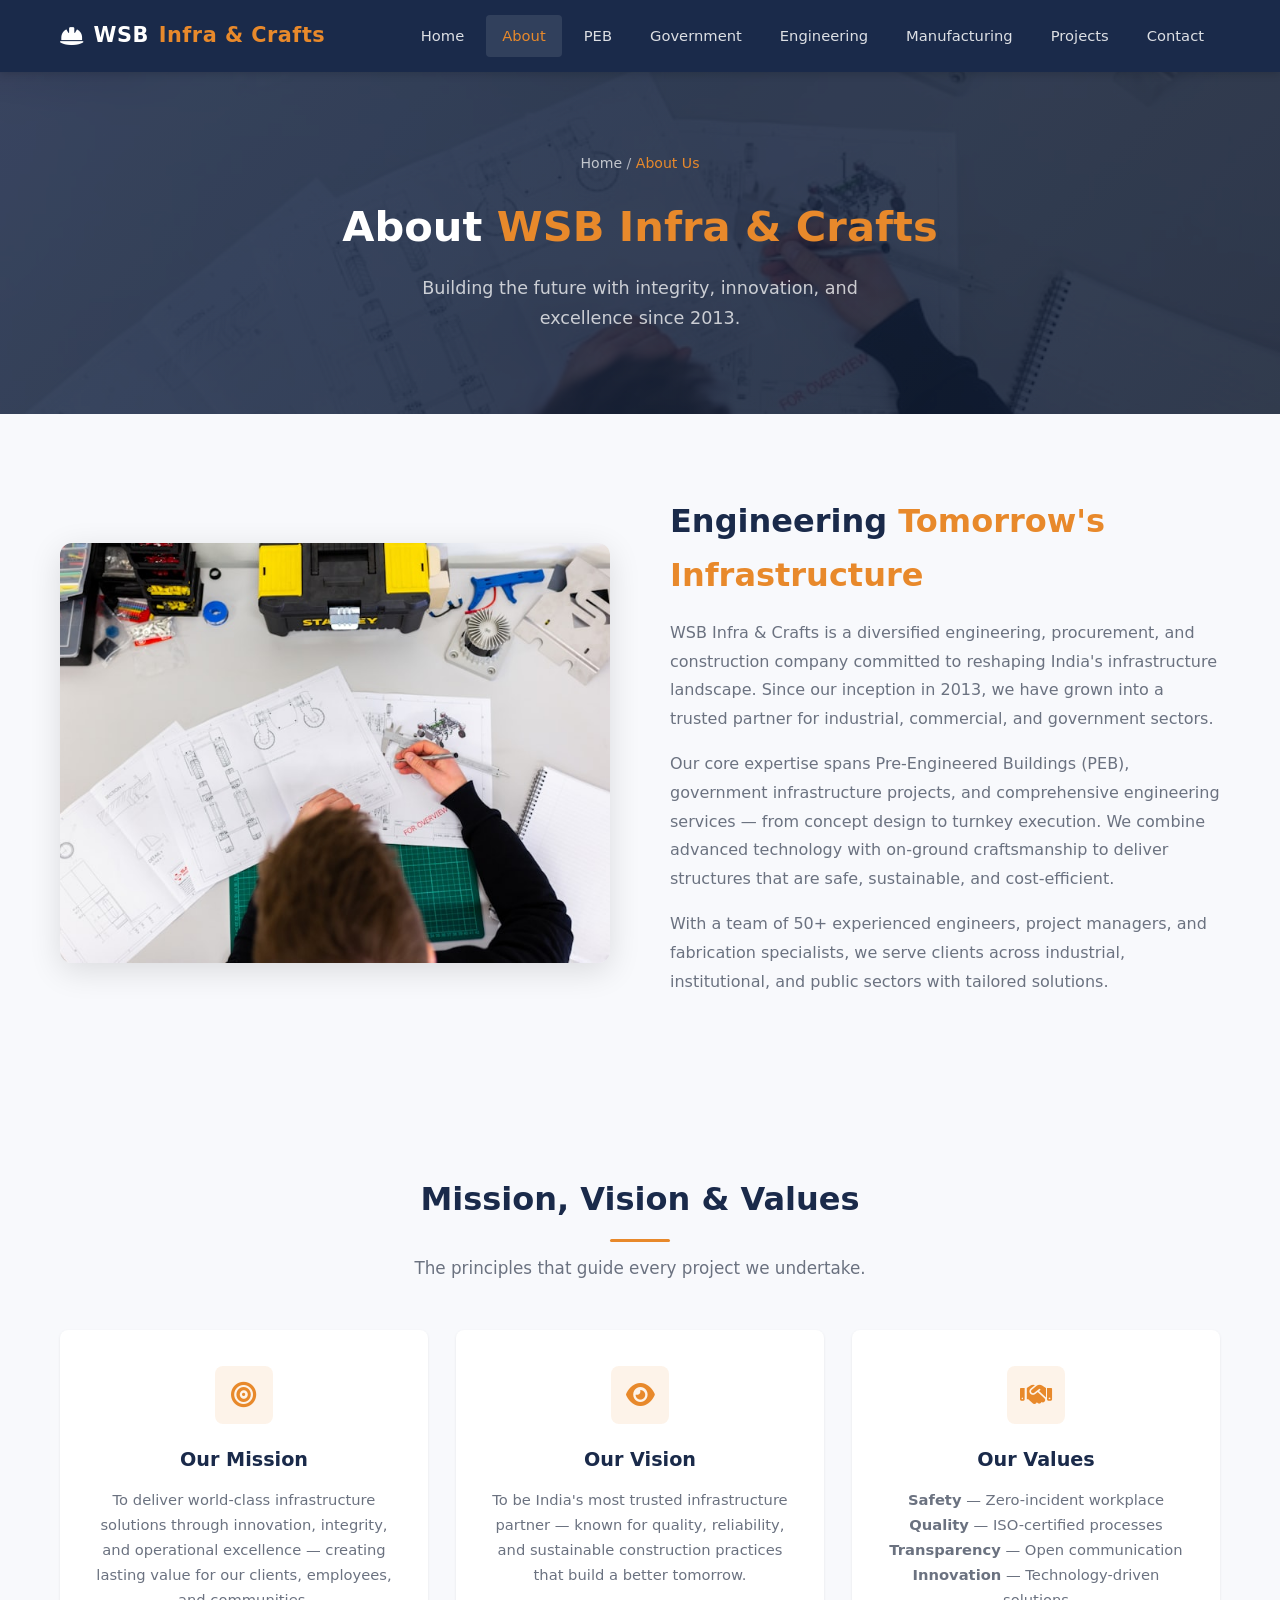
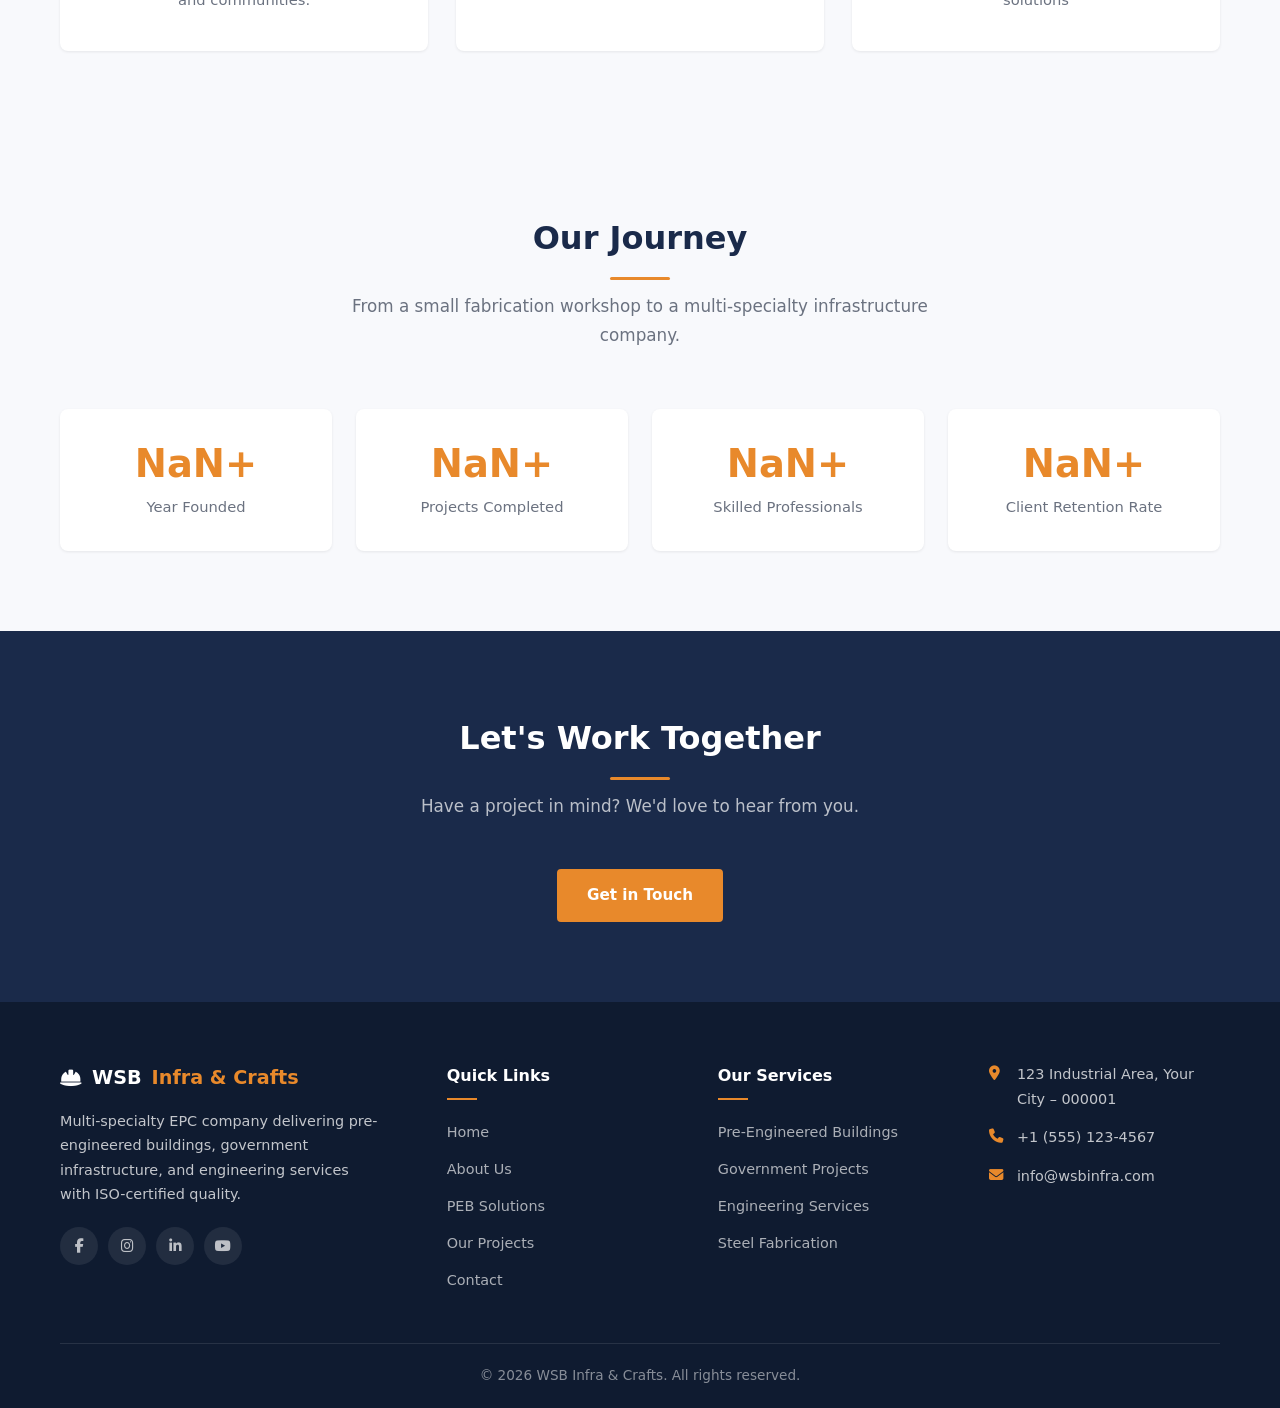
==== about.html @ c23781fa "Add government, engineering, manufacturing, projects, contact pages" ====
<!DOCTYPE html>
<html lang="en">
<head>
    <meta charset="UTF-8">
    <meta name="viewport" content="width=device-width, initial-scale=1.0">
    <meta name="description" content="About WSB Infra & Crafts - Infrastructure company with 12+ years experience, 150+ projects, ISO 9001 certified. Learn our mission, vision, and values.">
    <title>About Us | WSB Infra & Crafts</title>
    <link rel="icon" type="image/svg+xml" href="data:image/svg+xml,<svg xmlns='http://www.w3.org/2000/svg' viewBox='0 0 100 100'><text y='.9em' font-size='90'>🏗️</text></svg>">
    <link rel="stylesheet" href="https://cdnjs.cloudflare.com/ajax/libs/font-awesome/6.5.1/css/all.min.css">
    <link rel="stylesheet" href="css/style.css">
</head>
<body>
    <header class="navbar">
        <div class="container">
            <a href="index.html" class="logo"><i class="fas fa-hard-hat"></i> WSB <span>Infra &amp; Crafts</span></a>
            <button class="hamburger" id="hamburger" aria-label="Menu"><span></span><span></span><span></span></button>
            <nav class="nav-links" id="navLinks">
                <a href="index.html">Home</a>
                <a href="about.html" class="active">About</a>
                <a href="services/peb.html">PEB</a>
                <a href="services/government.html">Government</a>
                <a href="services/engineering.html">Engineering</a>
                <a href="services/manufacturing.html">Manufacturing</a>
                <a href="projects.html">Projects</a>
                <a href="contact.html">Contact</a>
            </nav>
        </div>
    </header>

    <section class="page-hero">
        <div class="page-hero-bg" style="background-image:url('images/about.jpg')"></div>
        <div class="container">
            <div class="breadcrumb"><a href="index.html">Home</a> / <span>About Us</span></div>
            <h1>About <span>WSB Infra &amp; Crafts</span></h1>
            <p>Building the future with integrity, innovation, and excellence since 2013.</p>
        </div>
    </section>

    <section class="section">
        <div class="container">
            <div class="about-intro">
                <div class="about-intro-image"><img src="images/about.jpg" alt="WSB Infra construction project"></div>
                <div class="about-intro-text">
                    <h2>Engineering <span>Tomorrow's Infrastructure</span></h2>
                    <p>WSB Infra &amp; Crafts is a diversified engineering, procurement, and construction company committed to reshaping India's infrastructure landscape. Since our inception in 2013, we have grown into a trusted partner for industrial, commercial, and government sectors.</p>
                    <p>Our core expertise spans Pre-Engineered Buildings (PEB), government infrastructure projects, and comprehensive engineering services — from concept design to turnkey execution. We combine advanced technology with on-ground craftsmanship to deliver structures that are safe, sustainable, and cost-efficient.</p>
                    <p>With a team of 50+ experienced engineers, project managers, and fabrication specialists, we serve clients across industrial, institutional, and public sectors with tailored solutions.</p>
                </div>
            </div>
        </div>
    </section>

    <section class="section section-gray">
        <div class="container">
            <div class="section-header">
                <h2 class="section-title">Mission, Vision &amp; Values</h2>
                <p class="section-subtitle">The principles that guide every project we undertake.</p>
            </div>
            <div class="services-grid">
                <div class="service-card text-center">
                    <div class="service-icon" style="margin:0 auto 20px"><i class="fas fa-bullseye"></i></div>
                    <h3>Our Mission</h3>
                    <p>To deliver world-class infrastructure solutions through innovation, integrity, and operational excellence — creating lasting value for our clients, employees, and communities.</p>
                </div>
                <div class="service-card text-center">
                    <div class="service-icon" style="margin:0 auto 20px"><i class="fas fa-eye"></i></div>
                    <h3>Our Vision</h3>
                    <p>To be India's most trusted infrastructure partner — known for quality, reliability, and sustainable construction practices that build a better tomorrow.</p>
                </div>
                <div class="service-card text-center">
                    <div class="service-icon" style="margin:0 auto 20px"><i class="fas fa-handshake"></i></div>
                    <h3>Our Values</h3>
                    <p><strong>Safety</strong> — Zero-incident workplace<br><strong>Quality</strong> — ISO-certified processes<br><strong>Transparency</strong> — Open communication<br><strong>Innovation</strong> — Technology-driven solutions</p>
                </div>
            </div>
        </div>
    </section>

    <section class="section">
        <div class="container">
            <div class="section-header">
                <h2 class="section-title">Our Journey</h2>
                <p class="section-subtitle">From a small fabrication workshop to a multi-specialty infrastructure company.</p>
            </div>
            <div class="stats-grid">
                <div class="stat-card"><div class="stat-number">2013</div><div class="stat-label">Year Founded</div></div>
                <div class="stat-card"><div class="stat-number">150+</div><div class="stat-label">Projects Completed</div></div>
                <div class="stat-card"><div class="stat-number">50+</div><div class="stat-label">Skilled Professionals</div></div>
                <div class="stat-card"><div class="stat-number">98%</div><div class="stat-label">Client Retention Rate</div></div>
            </div>
        </div>
    </section>

    <section class="section section-dark text-center">
        <div class="container">
            <div class="section-header">
                <h2 class="section-title">Let's Work Together</h2>
                <p class="section-subtitle">Have a project in mind? We'd love to hear from you.</p>
            </div>
            <a href="contact.html" class="btn btn-primary">Get in Touch</a>
        </div>
    </section>

    <footer class="footer">
        <div class="container">
            <div class="footer-grid">
                <div class="footer-brand">
                    <div class="logo"><i class="fas fa-hard-hat"></i> WSB <span>Infra &amp; Crafts</span></div>
                    <p>Multi-specialty EPC company delivering pre-engineered buildings, government infrastructure, and engineering services with ISO-certified quality.</p>
                    <div class="footer-social">
                        <a href="#" aria-label="Facebook"><i class="fab fa-facebook-f"></i></a>
                        <a href="#" aria-label="Instagram"><i class="fab fa-instagram"></i></a>
                        <a href="#" aria-label="LinkedIn"><i class="fab fa-linkedin-in"></i></a>
                        <a href="#" aria-label="YouTube"><i class="fab fa-youtube"></i></a>
                    </div>
                </div>
                <div class="footer-links">
                    <h4>Quick Links</h4>
                    <ul>
                        <li><a href="index.html">Home</a></li>
                        <li><a href="about.html">About Us</a></li>
                        <li><a href="services/peb.html">PEB Solutions</a></li>
                        <li><a href="projects.html">Our Projects</a></li>
                        <li><a href="contact.html">Contact</a></li>
                    </ul>
                </div>
                <div class="footer-links">
                    <h4>Our Services</h4>
                    <ul>
                        <li><a href="services/peb.html">Pre-Engineered Buildings</a></li>
                        <li><a href="services/government.html">Government Projects</a></li>
                        <li><a href="services/engineering.html">Engineering Services</a></li>
                        <li><a href="services/manufacturing.html">Steel Fabrication</a></li>
                    </ul>
                </div>
                <ul class="footer-contact">
                    <li><i class="fas fa-map-marker-alt"></i><span>123 Industrial Area, Your City – 000001</span></li>
                    <li><i class="fas fa-phone"></i><span>+1 (555) 123-4567</span></li>
                    <li><i class="fas fa-envelope"></i><span>info@wsbinfra.com</span></li>
                </ul>
            </div>
            <div class="footer-bottom"><p>&copy; <span id="year"></span> WSB Infra &amp; Crafts. All rights reserved.</p></div>
        </div>
    </footer>

    <script src="js/main.js"></script>
</body>
</html>
---- css/style.css ----
/* ===== WSB Infra & Crafts — Main Stylesheet ===== */

/* ----- :root Variables ----- */
:root {
  --primary: #1a2a4a;
  --primary-light: #23375f;
  --primary-dark: #0f1b30;
  --accent: #e8892b;
  --accent-hover: #d07a20;
  --bg-light: #f8f9fc;
  --bg-dark: #0f1b30;
  --text-dark: #1a2a4a;
  --text-muted: #6b7280;
  --text-light: #ffffff;
  --border-light: #e5e7eb;
  --shadow-sm: 0 1px 3px rgba(0,0,0,0.08);
  --shadow-md: 0 4px 16px rgba(0,0,0,0.1);
  --shadow-lg: 0 8px 32px rgba(0,0,0,0.12);
  --radius-sm: 4px;
  --radius-md: 8px;
  --radius-lg: 12px;
  --font-family: 'Segoe UI', system-ui, -apple-system, sans-serif;
  --transition: 0.3s ease;
  --max-width: 1200px;
  --nav-height: 72px;
}

/* ----- Reset ----- */
*,
*::before,
*::after {
  margin: 0;
  padding: 0;
  box-sizing: border-box;
}

html {
  scroll-behavior: smooth;
  font-size: 16px;
}

body {
  font-family: var(--font-family);
  color: var(--text-dark);
  background: var(--bg-light);
  line-height: 1.7;
  -webkit-font-smoothing: antialiased;
  padding-top: var(--nav-height);
}

img {
  max-width: 100%;
  height: auto;
  display: block;
}

a {
  color: var(--accent);
  text-decoration: none;
  transition: color var(--transition);
}
a:hover {
  color: var(--accent-hover);
}

ul { list-style: none; }

/* ----- Container ----- */
.container {
  width: 100%;
  max-width: var(--max-width);
  margin: 0 auto;
  padding: 0 20px;
}

/* ----- Buttons ----- */
.btn {
  display: inline-flex;
  align-items: center;
  gap: 8px;
  padding: 12px 28px;
  font-size: 0.95rem;
  font-weight: 600;
  border: 2px solid transparent;
  border-radius: var(--radius-sm);
  cursor: pointer;
  transition: all var(--transition);
  text-align: center;
  font-family: inherit;
}
.btn-primary {
  background: var(--accent);
  color: var(--text-light);
  border-color: var(--accent);
}
.btn-primary:hover {
  background: var(--accent-hover);
  border-color: var(--accent-hover);
  color: var(--text-light);
  transform: translateY(-2px);
  box-shadow: var(--shadow-md);
}
.btn-outline {
  background: transparent;
  color: var(--primary);
  border-color: var(--primary);
}
.btn-outline:hover {
  background: var(--primary);
  color: var(--text-light);
  transform: translateY(-2px);
}
.btn-outline-light {
  background: transparent;
  color: var(--text-light);
  border-color: var(--text-light);
}
.btn-outline-light:hover {
  background: var(--text-light);
  color: var(--primary);
  transform: translateY(-2px);
}
.btn-sm {
  padding: 8px 18px;
  font-size: 0.85rem;
}

/* ----- Section Shared ----- */
.section {
  padding: 80px 0;
}
.section-dark {
  background: var(--primary);
  color: var(--text-light);
}
.section-gray {
  background: var(--bg-light);
}
.section-title {
  font-size: 2rem;
  font-weight: 700;
  color: var(--primary);
  margin-bottom: 12px;
  position: relative;
}
.section-dark .section-title {
  color: var(--text-light);
}
.section-subtitle {
  font-size: 1.05rem;
  color: var(--text-muted);
  max-width: 640px;
  margin: 0 auto 48px;
  text-align: center;
}
.section-dark .section-subtitle {
  color: rgba(255,255,255,0.7);
}
.text-center {
  text-align: center;
}
.section-header {
  text-align: center;
  margin-bottom: 48px;
}
.section-header .section-title::after {
  content: '';
  display: block;
  width: 60px;
  height: 3px;
  background: var(--accent);
  margin: 12px auto 0;
  border-radius: 2px;
}

/* ----- Navbar (Fixed Top) ----- */
.navbar {
  position: fixed;
  top: 0;
  left: 0;
  width: 100%;
  height: var(--nav-height);
  background: var(--primary);
  z-index: 1000;
  box-shadow: 0 2px 8px rgba(0,0,0,0.15);
  transition: background var(--transition);
}
.navbar .container {
  display: flex;
  align-items: center;
  justify-content: space-between;
  height: 100%;
}
.navbar .logo {
  display: flex;
  align-items: center;
  gap: 10px;
  color: var(--text-light);
  font-size: 1.3rem;
  font-weight: 700;
  letter-spacing: 0.5px;
}
.navbar .logo img {
  height: 40px;
  width: auto;
}
.navbar .logo span {
  color: var(--accent);
}
.nav-links {
  display: flex;
  align-items: center;
  gap: 6px;
}
.nav-links a {
  color: rgba(255,255,255,0.85);
  padding: 8px 16px;
  font-size: 0.92rem;
  font-weight: 500;
  border-radius: var(--radius-sm);
  transition: all var(--transition);
}
.nav-links a:hover,
.nav-links a.active {
  color: var(--text-light);
  background: rgba(255,255,255,0.1);
}
.nav-links a.active {
  color: var(--accent);
}

/* ----- Hamburger ----- */
.hamburger {
  display: none;
  flex-direction: column;
  gap: 5px;
  background: none;
  border: none;
  cursor: pointer;
  padding: 4px;
}
.hamburger span {
  display: block;
  width: 26px;
  height: 3px;
  background: var(--text-light);
  border-radius: 3px;
  transition: all var(--transition);
  transform-origin: center;
}
.hamburger.active span:nth-child(1) {
  transform: translateY(8px) rotate(45deg);
}
.hamburger.active span:nth-child(2) {
  opacity: 0;
}
.hamburger.active span:nth-child(3) {
  transform: translateY(-8px) rotate(-45deg);
}

/* ----- Hero Banners ----- */
.hero {
  position: relative;
  min-height: 85vh;
  display: flex;
  align-items: center;
  background: linear-gradient(135deg, var(--primary) 0%, var(--primary-dark) 100%);
  overflow: hidden;
}
.hero-bg {
  position: absolute;
  inset: 0;
  background-size: cover;
  background-position: center;
  opacity: 0.2;
}
.hero-wave {
  position: absolute;
  bottom: -2px;
  left: 0;
  width: 100%;
  line-height: 0;
  pointer-events: none;
}
.hero-wave svg {
  display: block;
  width: 100%;
  height: 80px;
}
.hero .container {
  position: relative;
  z-index: 2;
}
.hero-content {
  max-width: 720px;
}
.hero-badge {
  display: inline-block;
  background: rgba(232,137,43,0.2);
  color: var(--accent);
  padding: 6px 18px;
  border-radius: 20px;
  font-size: 0.85rem;
  font-weight: 600;
  margin-bottom: 20px;
  letter-spacing: 0.5px;
  text-transform: uppercase;
}
.hero-content h1 {
  font-size: 3.2rem;
  font-weight: 800;
  color: var(--text-light);
  line-height: 1.15;
  margin-bottom: 20px;
}
.hero-content h1 span {
  color: var(--accent);
}
.hero-content p {
  font-size: 1.15rem;
  color: rgba(255,255,255,0.8);
  max-width: 560px;
  margin-bottom: 32px;
  line-height: 1.8;
}
.hero-buttons {
  display: flex;
  gap: 14px;
  flex-wrap: wrap;
}

/* ----- Page Hero (Subpages) ----- */
.page-hero {
  min-height: 38vh;
  display: flex;
  align-items: center;
  justify-content: center;
  background: linear-gradient(135deg, var(--primary) 0%, var(--primary-dark) 100%);
  position: relative;
  overflow: hidden;
  text-align: center;
}
.page-hero-bg {
  position: absolute;
  inset: 0;
  background-size: cover;
  background-position: center;
  opacity: 0.15;
}
.page-hero .container {
  position: relative;
  z-index: 2;
  text-align: center;
}
.page-hero h1 {
  font-size: 2.6rem;
  font-weight: 800;
  color: var(--text-light);
  margin-bottom: 12px;
}
.page-hero h1 span {
  color: var(--accent);
}
.page-hero p {
  font-size: 1.1rem;
  color: rgba(255,255,255,0.75);
  max-width: 520px;
  margin: 0 auto;
}
.breadcrumb {
  margin-bottom: 16px;
  font-size: 0.88rem;
  color: rgba(255,255,255,0.6);
}
.breadcrumb a {
  color: rgba(255,255,255,0.7);
}
.breadcrumb a:hover {
  color: var(--accent);
}
.breadcrumb span {
  color: var(--accent);
}

/* ----- About Page ----- */
.about-intro {
  display: grid;
  grid-template-columns: 1fr 1fr;
  gap: 60px;
  align-items: center;
}
.about-intro-image {
  border-radius: var(--radius-lg);
  overflow: hidden;
  box-shadow: var(--shadow-lg);
}
.about-intro-image img {
  width: 100%;
  height: 420px;
  object-fit: cover;
}
.about-intro-text h2 {
  font-size: 2rem;
  font-weight: 700;
  color: var(--primary);
  margin-bottom: 16px;
}
.about-intro-text h2 span {
  color: var(--accent);
}
.about-intro-text p {
  color: var(--text-muted);
  margin-bottom: 16px;
  line-height: 1.8;
}
.stats-grid {
  display: grid;
  grid-template-columns: repeat(4, 1fr);
  gap: 24px;
  margin-top: 60px;
}
.stat-card {
  text-align: center;
  padding: 32px 16px;
  background: var(--text-light);
  border-radius: var(--radius-md);
  box-shadow: var(--shadow-sm);
  transition: all var(--transition);
}
.stat-card:hover {
  transform: translateY(-4px);
  box-shadow: var(--shadow-md);
}
.stat-number {
  font-size: 2.4rem;
  font-weight: 800;
  color: var(--accent);
  line-height: 1.2;
}
.stat-label {
  font-size: 0.92rem;
  color: var(--text-muted);
  margin-top: 6px;
  font-weight: 500;
}

/* ----- Services Overview Cards ----- */
.services-grid {
  display: grid;
  grid-template-columns: repeat(auto-fill, minmax(280px, 1fr));
  gap: 28px;
}
.service-card {
  background: var(--text-light);
  border-radius: var(--radius-md);
  padding: 36px 28px;
  box-shadow: var(--shadow-sm);
  transition: all var(--transition);
  border-bottom: 3px solid transparent;
  position: relative;
  overflow: hidden;
}
.service-card::before {
  content: '';
  position: absolute;
  top: 0;
  left: 0;
  width: 4px;
  height: 0;
  background: var(--accent);
  transition: height var(--transition);
}
.service-card:hover::before {
  height: 100%;
}
.service-card:hover {
  transform: translateY(-6px);
  box-shadow: var(--shadow-lg);
  border-bottom-color: var(--accent);
}
.service-icon {
  width: 58px;
  height: 58px;
  background: rgba(232,137,43,0.1);
  border-radius: var(--radius-md);
  display: flex;
  align-items: center;
  justify-content: center;
  font-size: 1.6rem;
  color: var(--accent);
  margin-bottom: 20px;
  transition: all var(--transition);
}
.service-card:hover .service-icon {
  background: var(--accent);
  color: var(--text-light);
}
.service-card h3 {
  font-size: 1.2rem;
  font-weight: 700;
  color: var(--primary);
  margin-bottom: 10px;
}
.service-card p {
  color: var(--text-muted);
  font-size: 0.92rem;
  line-height: 1.7;
}
.service-link {
  display: inline-flex;
  align-items: center;
  gap: 6px;
  margin-top: 16px;
  font-weight: 600;
  font-size: 0.9rem;
  color: var(--accent);
}

/* ----- PEB Benefits Grid ----- */
.benefits-grid {
  display: grid;
  grid-template-columns: repeat(auto-fill, minmax(240px, 1fr));
  gap: 24px;
}
.benefit-item {
  background: var(--text-light);
  border-radius: var(--radius-md);
  padding: 28px 24px;
  text-align: center;
  box-shadow: var(--shadow-sm);
  transition: all var(--transition);
}
.benefit-item:hover {
  transform: translateY(-4px);
  box-shadow: var(--shadow-md);
}
.benefit-icon {
  width: 52px;
  height: 52px;
  margin: 0 auto 16px;
  background: var(--accent);
  border-radius: 50%;
  display: flex;
  align-items: center;
  justify-content: center;
  color: var(--text-light);
  font-size: 1.3rem;
  font-weight: 700;
}
.benefit-item h4 {
  font-size: 1.05rem;
  color: var(--primary);
  margin-bottom: 8px;
}
.benefit-item p {
  font-size: 0.9rem;
  color: var(--text-muted);
  line-height: 1.6;
}

/* ----- Government Project Cards ----- */
.project-cards {
  display: grid;
  grid-template-columns: repeat(auto-fill, minmax(320px, 1fr));
  gap: 28px;
}
.project-card {
  background: var(--text-light);
  border-radius: var(--radius-md);
  overflow: hidden;
  box-shadow: var(--shadow-sm);
  transition: all var(--transition);
}
.project-card:hover {
  transform: translateY(-6px);
  box-shadow: var(--shadow-lg);
}
.project-card-image {
  height: 220px;
  overflow: hidden;
}
.project-card-image img {
  width: 100%;
  height: 100%;
  object-fit: cover;
  transition: transform 0.5s ease;
}
.project-card:hover .project-card-image img {
  transform: scale(1.06);
}
.project-card-body {
  padding: 24px;
}
.project-card-tag {
  display: inline-block;
  background: rgba(232,137,43,0.12);
  color: var(--accent);
  padding: 4px 12px;
  border-radius: 4px;
  font-size: 0.78rem;
  font-weight: 600;
  text-transform: uppercase;
  letter-spacing: 0.5px;
  margin-bottom: 10px;
}
.project-card-body h3 {
  font-size: 1.15rem;
  color: var(--primary);
  margin-bottom: 8px;
}
.project-card-body p {
  font-size: 0.9rem;
  color: var(--text-muted);
  line-height: 1.7;
}

/* ----- Engineering Service Cards ----- */
.eng-services {
  display: grid;
  grid-template-columns: repeat(auto-fill, minmax(260px, 1fr));
  gap: 28px;
}
.eng-card {
  background: var(--text-light);
  border-radius: var(--radius-md);
  padding: 32px 24px;
  box-shadow: var(--shadow-sm);
  transition: all var(--transition);
  position: relative;
  border: 1px solid var(--border-light);
}
.eng-card:hover {
  border-color: var(--accent);
  transform: translateY(-4px);
  box-shadow: var(--shadow-md);
}
.eng-card .step {
  font-size: 2rem;
  font-weight: 800;
  color: rgba(232,137,43,0.15);
  margin-bottom: 4px;
  line-height: 1;
}
.eng-card h3 {
  font-size: 1.1rem;
  font-weight: 700;
  color: var(--primary);
  margin-bottom: 10px;
}
.eng-card p {
  font-size: 0.9rem;
  color: var(--text-muted);
  line-height: 1.7;
}

/* ----- Manufacturing Facility Cards ----- */
.facility-grid {
  display: grid;
  grid-template-columns: repeat(auto-fill, minmax(340px, 1fr));
  gap: 28px;
}
.facility-card {
  background: var(--text-light);
  border-radius: var(--radius-md);
  overflow: hidden;
  box-shadow: var(--shadow-sm);
  transition: all var(--transition);
}
.facility-card:hover {
  transform: translateY(-6px);
  box-shadow: var(--shadow-lg);
}
.facility-img {
  height: 240px;
  overflow: hidden;
}
.facility-img img {
  width: 100%;
  height: 100%;
  object-fit: cover;
  transition: transform 0.5s ease;
}
.facility-card:hover .facility-img img {
  transform: scale(1.06);
}
.facility-body {
  padding: 24px;
}
.facility-body h3 {
  font-size: 1.15rem;
  color: var(--primary);
  margin-bottom: 8px;
}
.facility-body p {
  font-size: 0.9rem;
  color: var(--text-muted);
  line-height: 1.7;
  margin-bottom: 12px;
}
.facility-features {
  display: flex;
  flex-wrap: wrap;
  gap: 8px;
}
.facility-features li {
  background: var(--bg-light);
  padding: 4px 12px;
  border-radius: 4px;
  font-size: 0.8rem;
  color: var(--text-dark);
  font-weight: 500;
}

/* ----- Portfolio Grid + Filters ----- */
.portfolio-filters {
  display: flex;
  justify-content: center;
  flex-wrap: wrap;
  gap: 10px;
  margin-bottom: 36px;
}
.filter-btn {
  padding: 8px 22px;
  font-size: 0.9rem;
  font-weight: 600;
  background: var(--text-light);
  color: var(--text-dark);
  border: 2px solid var(--border-light);
  border-radius: 30px;
  cursor: pointer;
  transition: all var(--transition);
  font-family: inherit;
}
.filter-btn:hover {
  border-color: var(--accent);
  color: var(--accent);
}
.filter-btn.active {
  background: var(--accent);
  color: var(--text-light);
  border-color: var(--accent);
}
.portfolio-grid {
  display: grid;
  grid-template-columns: repeat(auto-fill, minmax(300px, 1fr));
  gap: 24px;
}
.portfolio-item {
  position: relative;
  border-radius: var(--radius-md);
  overflow: hidden;
  cursor: pointer;
  aspect-ratio: 4 / 3;
}
.portfolio-item img {
  width: 100%;
  height: 100%;
  object-fit: cover;
  transition: transform 0.5s ease;
}
.portfolio-item:hover img {
  transform: scale(1.08);
}
.portfolio-overlay {
  position: absolute;
  inset: 0;
  background: rgba(26,42,74,0.85);
  display: flex;
  flex-direction: column;
  align-items: center;
  justify-content: center;
  opacity: 0;
  transition: opacity var(--transition);
  padding: 20px;
  text-align: center;
}
.portfolio-item:hover .portfolio-overlay {
  opacity: 1;
}
.portfolio-overlay h4 {
  color: var(--text-light);
  font-size: 1.1rem;
  margin-bottom: 6px;
}
.portfolio-overlay p {
  color: rgba(255,255,255,0.7);
  font-size: 0.88rem;
}
.portfolio-item.hide {
  display: none;
}

/* ----- Certifications Grid ----- */
.cert-grid {
  display: grid;
  grid-template-columns: repeat(auto-fill, minmax(170px, 1fr));
  gap: 24px;
}
.cert-item {
  background: var(--text-light);
  border: 1px solid var(--border-light);
  border-radius: var(--radius-md);
  padding: 28px 20px;
  text-align: center;
  transition: all var(--transition);
}
.cert-item:hover {
  border-color: var(--accent);
  transform: translateY(-3px);
  box-shadow: var(--shadow-md);
}
.cert-item img {
  height: 60px;
  width: auto;
  margin: 0 auto 14px;
}
.cert-item h4 {
  font-size: 0.9rem;
  color: var(--primary);
  font-weight: 600;
}

/* ----- Careers / Job Cards ----- */
.job-list {
  display: grid;
  gap: 20px;
}
.job-card {
  background: var(--text-light);
  border-radius: var(--radius-md);
  padding: 28px 32px;
  box-shadow: var(--shadow-sm);
  display: flex;
  justify-content: space-between;
  align-items: center;
  gap: 20px;
  transition: all var(--transition);
  border-left: 4px solid transparent;
}
.job-card:hover {
  border-left-color: var(--accent);
  box-shadow: var(--shadow-md);
  transform: translateX(4px);
}
.job-info h3 {
  font-size: 1.1rem;
  color: var(--primary);
  margin-bottom: 6px;
}
.job-meta {
  display: flex;
  flex-wrap: wrap;
  gap: 16px;
  font-size: 0.85rem;
  color: var(--text-muted);
}
.job-meta span {
  display: flex;
  align-items: center;
  gap: 5px;
}
.careers-cta {
  text-align: center;
  padding: 60px 0;
}
.careers-cta h2 {
  font-size: 1.8rem;
  color: var(--primary);
  margin-bottom: 12px;
}
.careers-cta p {
  color: var(--text-muted);
  margin-bottom: 24px;
  font-size: 1.05rem;
}

/* ----- Contact Form + Info ----- */
.contact-grid {
  display: grid;
  grid-template-columns: 1fr 1fr;
  gap: 48px;
  align-items: start;
}
.contact-info h2 {
  font-size: 1.8rem;
  color: var(--primary);
  margin-bottom: 16px;
}
.contact-info > p {
  color: var(--text-muted);
  margin-bottom: 32px;
  line-height: 1.8;
}
.contact-details {
  display: grid;
  gap: 20px;
}
.contact-detail {
  display: flex;
  gap: 16px;
  align-items: flex-start;
}
.contact-detail-icon {
  width: 46px;
  height: 46px;
  min-width: 46px;
  background: rgba(232,137,43,0.1);
  border-radius: var(--radius-md);
  display: flex;
  align-items: center;
  justify-content: center;
  color: var(--accent);
  font-size: 1.1rem;
}
.contact-detail h4 {
  font-size: 0.95rem;
  color: var(--primary);
  margin-bottom: 4px;
}
.contact-detail p {
  color: var(--text-muted);
  font-size: 0.9rem;
  line-height: 1.6;
}
.contact-form {
  background: var(--text-light);
  padding: 36px;
  border-radius: var(--radius-md);
  box-shadow: var(--shadow-md);
}
.form-group {
  margin-bottom: 20px;
}
.form-group label {
  display: block;
  font-size: 0.88rem;
  font-weight: 600;
  color: var(--primary);
  margin-bottom: 6px;
}
.form-group input,
.form-group textarea,
.form-group select {
  width: 100%;
  padding: 12px 16px;
  font-size: 0.95rem;
  font-family: inherit;
  border: 2px solid var(--border-light);
  border-radius: var(--radius-sm);
  background: var(--bg-light);
  color: var(--text-dark);
  transition: border-color var(--transition);
  outline: none;
}
.form-group input:focus,
.form-group textarea:focus,
.form-group select:focus {
  border-color: var(--accent);
}
.form-group textarea {
  min-height: 140px;
  resize: vertical;
}
.form-row {
  display: grid;
  grid-template-columns: 1fr 1fr;
  gap: 16px;
}

/* ----- Footer (4-Column Grid) ----- */
.footer {
  background: var(--primary-dark);
  color: rgba(255,255,255,0.75);
  padding: 60px 0 0;
}
.footer-grid {
  display: grid;
  grid-template-columns: 1.5fr 1fr 1fr 1fr;
  gap: 40px;
  padding-bottom: 40px;
  border-bottom: 1px solid rgba(255,255,255,0.1);
}
.footer-brand .logo {
  display: flex;
  align-items: center;
  gap: 10px;
  color: var(--text-light);
  font-size: 1.2rem;
  font-weight: 700;
  margin-bottom: 14px;
}
.footer-brand .logo span {
  color: var(--accent);
}
.footer-brand p {
  font-size: 0.9rem;
  line-height: 1.7;
  margin-bottom: 20px;
  max-width: 320px;
}
.footer-social {
  display: flex;
  gap: 10px;
}
.footer-social a {
  width: 38px;
  height: 38px;
  border-radius: 50%;
  background: rgba(255,255,255,0.08);
  color: rgba(255,255,255,0.7);
  display: flex;
  align-items: center;
  justify-content: center;
  font-size: 0.9rem;
  transition: all var(--transition);
}
.footer-social a:hover {
  background: var(--accent);
  color: var(--text-light);
}
.footer h4 {
  color: var(--text-light);
  font-size: 1rem;
  font-weight: 700;
  margin-bottom: 18px;
  position: relative;
  padding-bottom: 10px;
}
.footer h4::after {
  content: '';
  position: absolute;
  bottom: 0;
  left: 0;
  width: 30px;
  height: 2px;
  background: var(--accent);
}
.footer-links li {
  margin-bottom: 10px;
}
.footer-links a {
  color: rgba(255,255,255,0.65);
  font-size: 0.9rem;
  transition: all var(--transition);
  display: inline-flex;
  align-items: center;
  gap: 6px;
}
.footer-links a:hover {
  color: var(--accent);
  transform: translateX(4px);
}
.footer-contact li {
  display: flex;
  gap: 12px;
  margin-bottom: 14px;
  font-size: 0.9rem;
  align-items: flex-start;
}
.footer-contact li i {
  color: var(--accent);
  margin-top: 4px;
  min-width: 16px;
}
.footer-bottom {
  text-align: center;
  padding: 20px 0;
  font-size: 0.85rem;
  color: rgba(255,255,255,0.5);
}

/* ----- Animations ----- */
.animate-up,
.animate-left,
.animate-right {
  opacity: 0;
  transition: all 0.7s ease;
}
.animate-up {
  transform: translateY(40px);
}
.animate-left {
  transform: translateX(-40px);
}
.animate-right {
  transform: translateX(40px);
}
.animate-up.visible,
.animate-left.visible,
.animate-right.visible {
  opacity: 1;
  transform: translate(0, 0);
}

/* ----- Utility ----- */
.mt-1 { margin-top: 16px; }
.mt-2 { margin-top: 32px; }
.mt-3 { margin-top: 48px; }
.mb-1 { margin-bottom: 16px; }
.mb-2 { margin-bottom: 32px; }
.gap-1 { gap: 16px; }
.gap-2 { gap: 24px; }

/* ----- Responsive: 992px ----- */
@media (max-width: 992px) {
  .nav-links {
    position: fixed;
    top: var(--nav-height);
    left: 0;
    width: 100%;
    flex-direction: column;
    background: var(--primary);
    padding: 20px 24px;
    gap: 4px;
    transform: translateY(-110%);
    opacity: 0;
    transition: all var(--transition);
    box-shadow: var(--shadow-lg);
    z-index: 999;
  }
  .nav-links.open {
    transform: translateY(0);
    opacity: 1;
  }
  .nav-links a {
    padding: 12px 16px;
    width: 100%;
    font-size: 1rem;
  }
  .hamburger {
    display: flex;
  }

  .hero-content h1 {
    font-size: 2.4rem;
  }
  .page-hero h1 {
    font-size: 2rem;
  }

  .about-intro {
    grid-template-columns: 1fr;
    gap: 32px;
  }
  .stats-grid {
    grid-template-columns: repeat(2, 1fr);
  }

  .contact-grid {
    grid-template-columns: 1fr;
    gap: 32px;
  }

  .footer-grid {
    grid-template-columns: 1fr 1fr;
    gap: 32px;
  }

  .job-card {
    flex-direction: column;
    align-items: flex-start;
  }

  .section {
    padding: 60px 0;
  }
}

/* ----- Responsive: 768px ----- */
@media (max-width: 768px) {
  :root {
    --nav-height: 64px;
  }

  .hero {
    min-height: 70vh;
  }
  .hero-content h1 {
    font-size: 1.9rem;
  }
  .hero-content p {
    font-size: 1rem;
  }
  .page-hero {
    min-height: 30vh;
  }
  .page-hero h1 {
    font-size: 1.7rem;
  }

  .section-title {
    font-size: 1.6rem;
  }
  .section-subtitle {
    font-size: 0.95rem;
  }

  .about-intro-text h2 {
    font-size: 1.6rem;
  }

  .form-row {
    grid-template-columns: 1fr;
  }
  .contact-form {
    padding: 24px;
  }

  .portfolio-grid {
    grid-template-columns: repeat(2, 1fr);
    gap: 16px;
  }

  .cert-grid {
    grid-template-columns: repeat(3, 1fr);
  }

  .services-grid {
    grid-template-columns: 1fr 1fr;
  }
  .facility-grid {
    grid-template-columns: 1fr;
  }
  .benefits-grid {
    grid-template-columns: 1fr 1fr;
  }

  .hero-wave svg {
    height: 50px;
  }

  .navbar .logo {
    font-size: 1.1rem;
  }
  .navbar .logo img {
    height: 34px;
  }
}

/* ----- Responsive: 480px ----- */
@media (max-width: 480px) {
  .container {
    padding: 0 16px;
  }

  .hero {
    min-height: 60vh;
  }
  .hero-content h1 {
    font-size: 1.6rem;
  }
  .hero-content p {
    font-size: 0.92rem;
  }
  .hero-buttons {
    flex-direction: column;
    align-items: stretch;
  }
  .hero-buttons .btn {
    justify-content: center;
  }

  .page-hero h1 {
    font-size: 1.4rem;
  }
  .page-hero p {
    font-size: 0.92rem;
  }

  .section {
    padding: 48px 0;
  }
  .section-title {
    font-size: 1.4rem;
  }
  .section-subtitle {
    font-size: 0.9rem;
    margin-bottom: 32px;
  }

  .stats-grid {
    grid-template-columns: 1fr 1fr;
    gap: 16px;
  }
  .stat-card {
    padding: 24px 12px;
  }
  .stat-number {
    font-size: 1.8rem;
  }

  .services-grid {
    grid-template-columns: 1fr;
  }
  .benefits-grid {
    grid-template-columns: 1fr;
  }
  .eng-services {
    grid-template-columns: 1fr;
  }
  .project-cards {
    grid-template-columns: 1fr;
  }

  .portfolio-grid {
    grid-template-columns: 1fr;
  }
  .portfolio-filters {
    gap: 6px;
  }
  .filter-btn {
    padding: 6px 14px;
    font-size: 0.82rem;
  }

  .cert-grid {
    grid-template-columns: repeat(2, 1fr);
  }

  .footer-grid {
    grid-template-columns: 1fr;
    gap: 28px;
  }

  .job-card {
    padding: 20px;
  }
  .job-meta {
    flex-direction: column;
    gap: 6px;
  }

  .contact-form {
    padding: 20px;
  }
  .contact-info h2 {
    font-size: 1.4rem;
  }
}
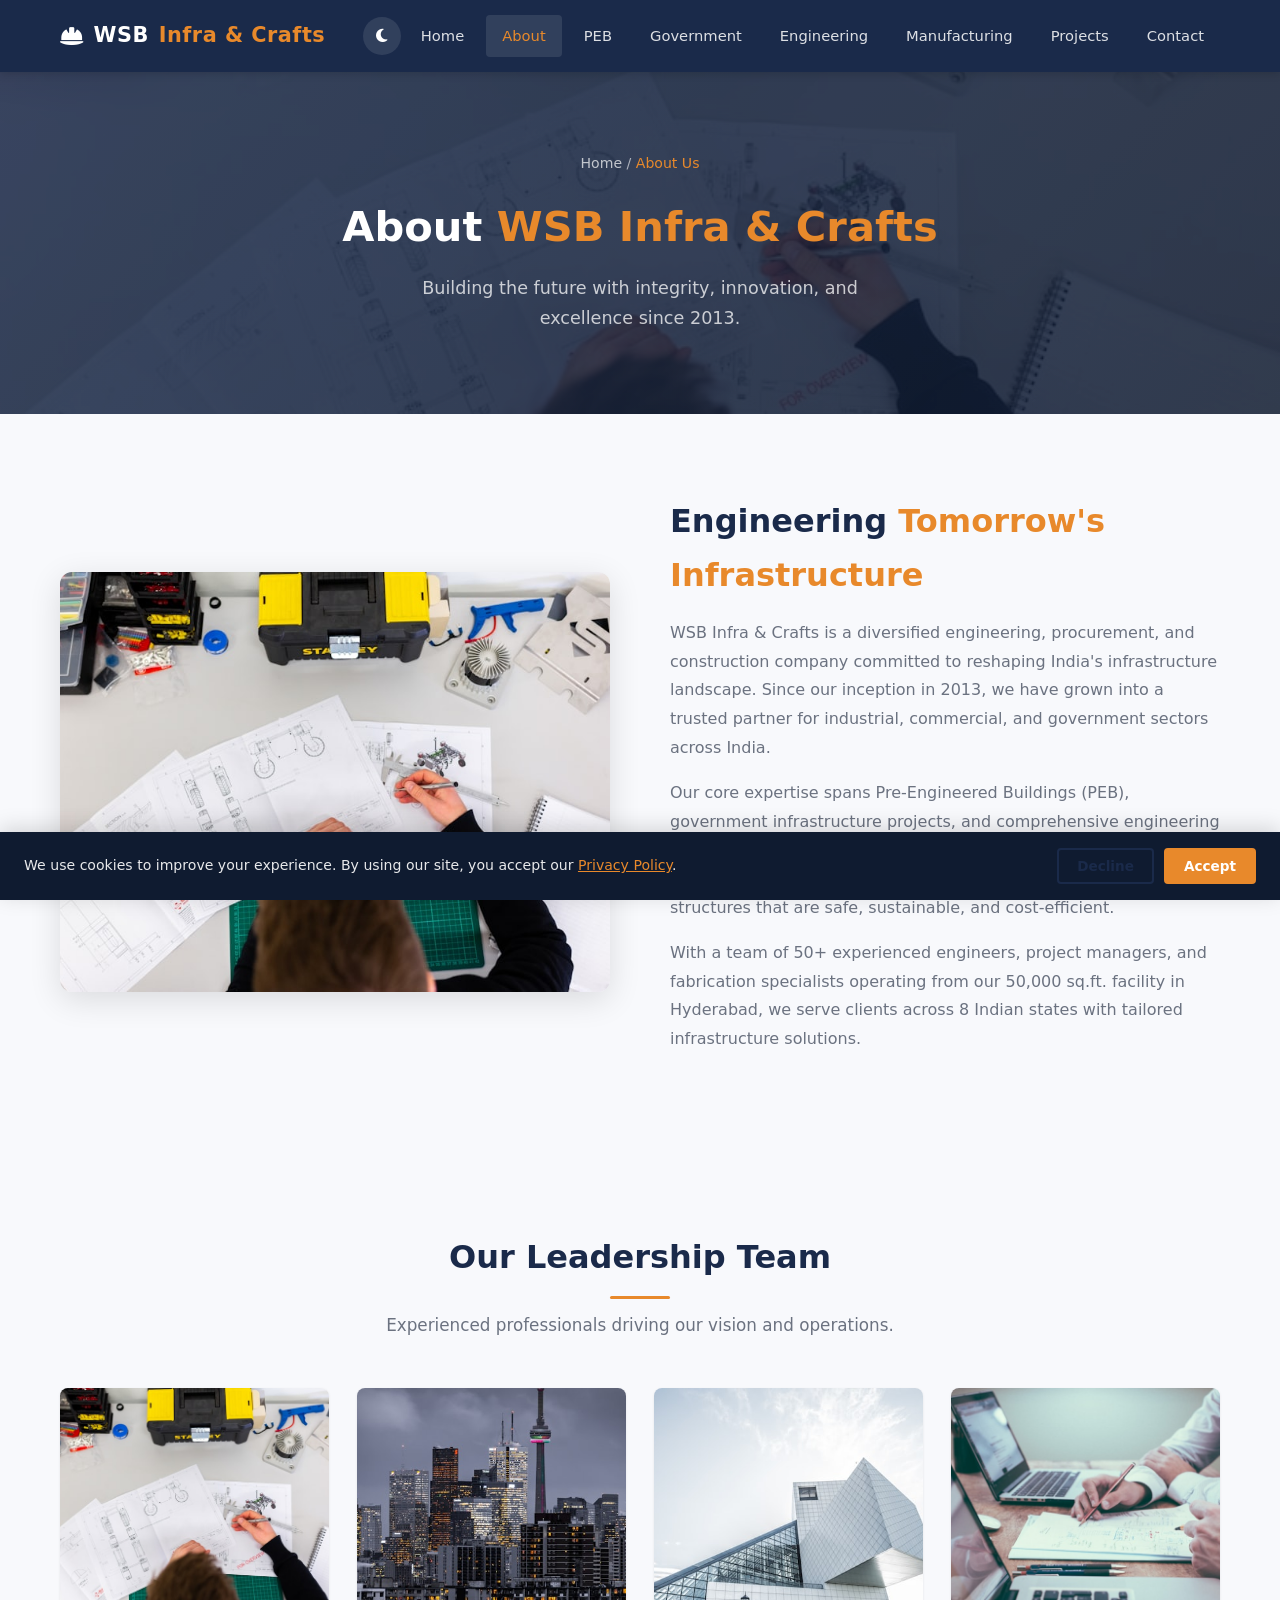
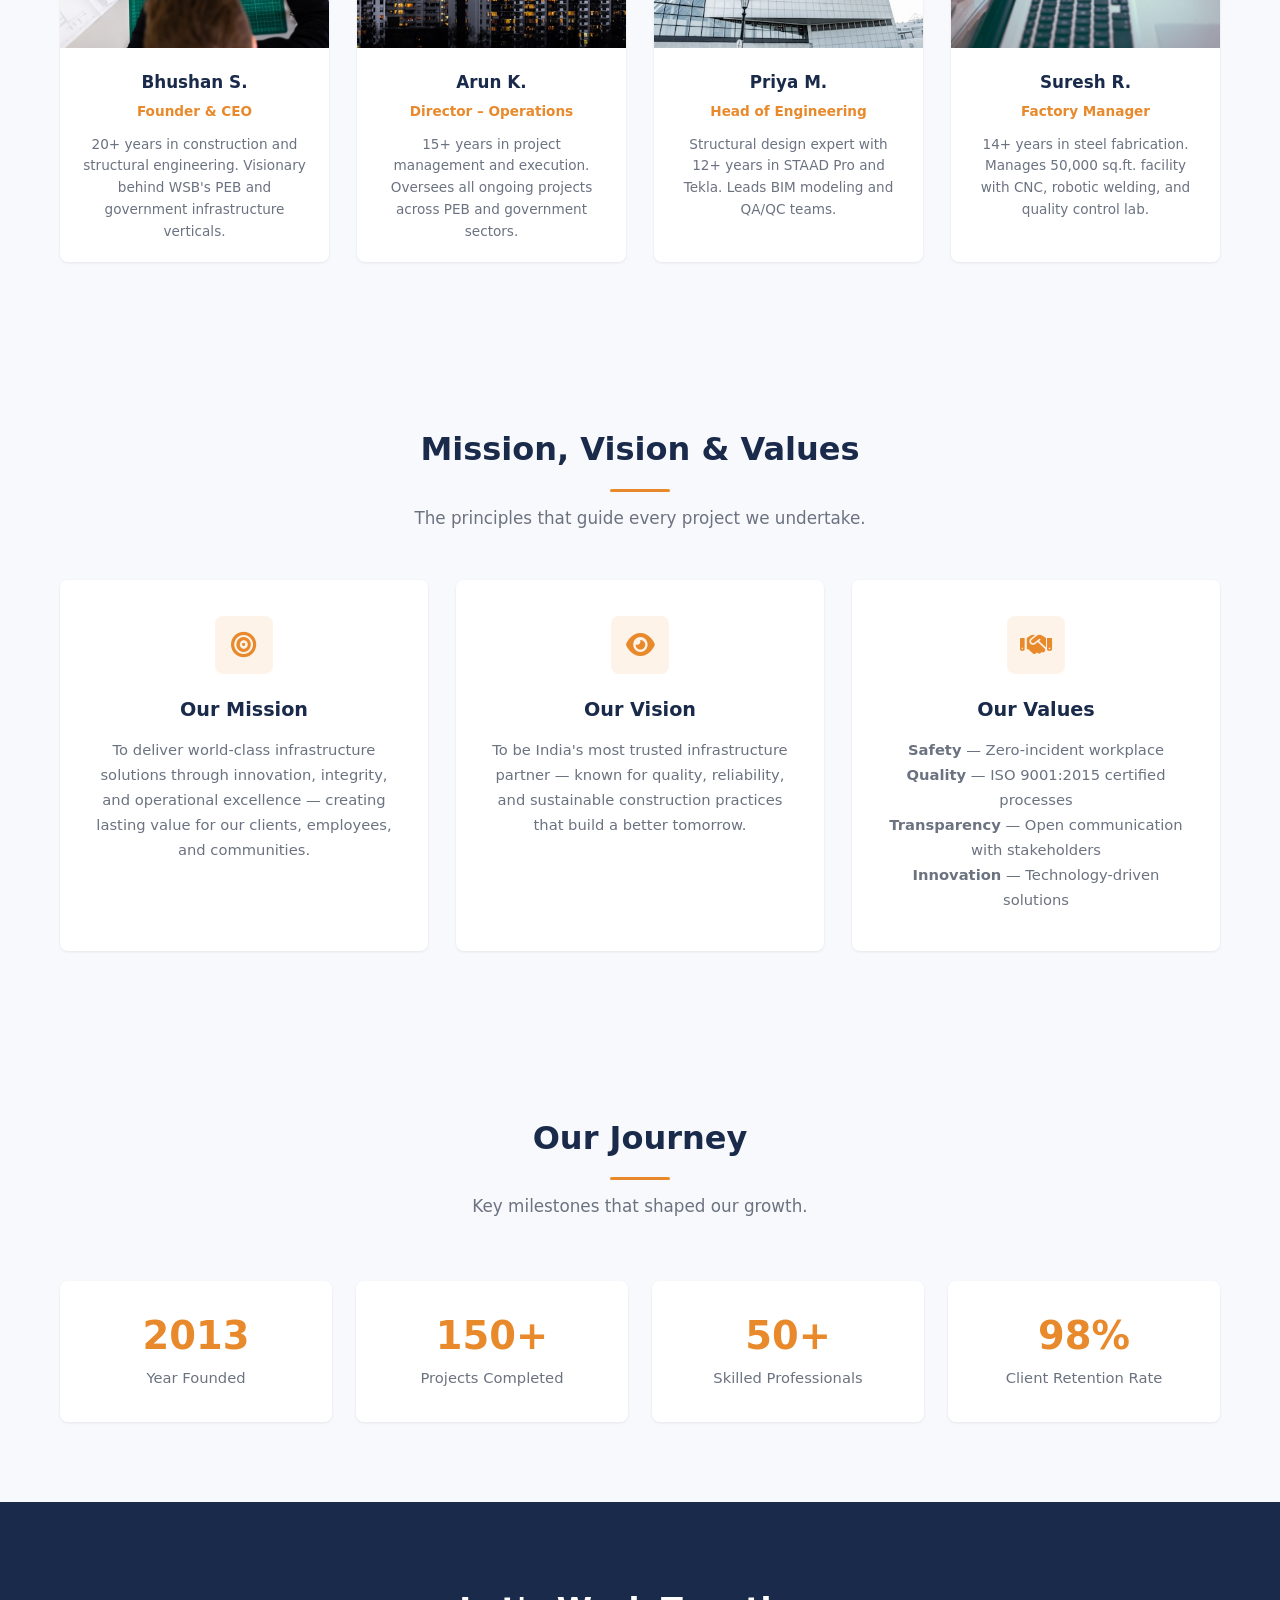
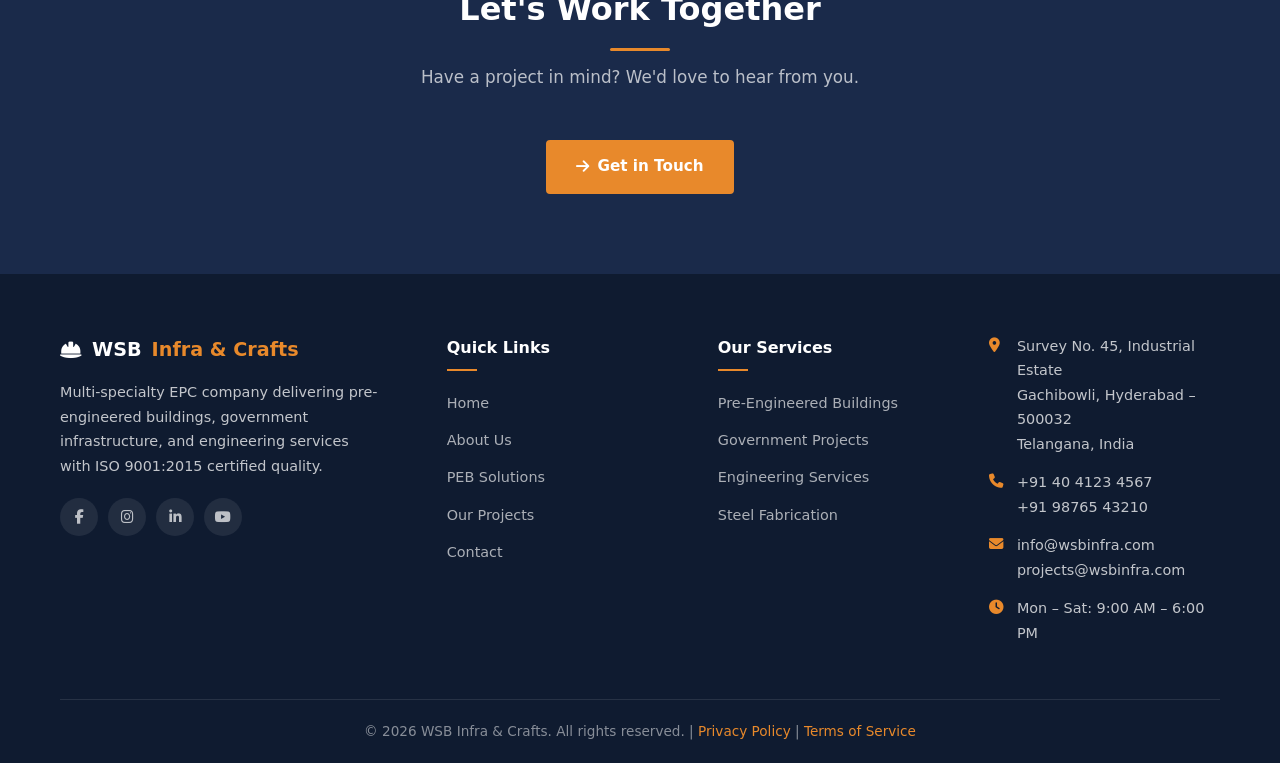
==== commit 35a68cc5: "Complete overhaul: fix JS bugs (nav, filter), add dark mode, preloader, back-to-top, scroll progress" ====
--- a/about.html
+++ b/about.html
@@ -3,16 +3,33 @@
 <head>
     <meta charset="UTF-8">
     <meta name="viewport" content="width=device-width, initial-scale=1.0">
-    <meta name="description" content="About WSB Infra & Crafts - Infrastructure company with 12+ years experience, 150+ projects, ISO 9001 certified. Learn our mission, vision, and values.">
-    <title>About Us | WSB Infra & Crafts</title>
+    <title>About Us | WSB Infra &amp; Crafts</title>
+    <meta name="description" content="About WSB Infra & Crafts — 12+ years, 150+ projects, ISO 9001 certified infrastructure company. Our mission, vision, team, and journey since 2013.">
+    <meta name="author" content="WSB Infra & Crafts">
+    <meta name="robots" content="index, follow">
+    <meta property="og:title" content="About WSB Infra & Crafts">
+    <meta property="og:description" content="Multi-specialty EPC company with 12+ years of experience in PEB, government infrastructure, and engineering.">
+    <meta property="og:type" content="website">
+    <meta property="og:url" content="https://wsbinfra.com/about.html">
+    <meta name="twitter:card" content="summary">
+    <link rel="canonical" href="https://wsbinfra.com/about.html">
     <link rel="icon" type="image/svg+xml" href="data:image/svg+xml,<svg xmlns='http://www.w3.org/2000/svg' viewBox='0 0 100 100'><text y='.9em' font-size='90'>🏗️</text></svg>">
+    <link rel="preconnect" href="https://cdnjs.cloudflare.com">
     <link rel="stylesheet" href="https://cdnjs.cloudflare.com/ajax/libs/font-awesome/6.5.1/css/all.min.css">
     <link rel="stylesheet" href="css/style.css">
+    <script type="application/ld+json">
+    {"@context":"https://schema.org","@type":"AboutPage","name":"About WSB Infra & Crafts","description":"Learn about our mission, vision, team, and company journey.","mainEntity":{"@type":"Organization","name":"WSB Infra & Crafts","foundingDate":"2013","numberOfEmployees":"50+"}}
+    </script>
 </head>
 <body>
-    <header class="navbar">
-        <div class="container">
-            <a href="index.html" class="logo"><i class="fas fa-hard-hat"></i> WSB <span>Infra &amp; Crafts</span></a>
+
+<div id="preloader"><div class="preloader__spinner"></div><div class="preloader__text">Loading...</div></div>
+
+<header class="navbar">
+    <div class="container">
+        <a href="index.html" class="logo"><i class="fas fa-hard-hat"></i> WSB <span>Infra &amp; Crafts</span></a>
+        <div style="display:flex;align-items:center;gap:4px">
+            <button id="darkToggle" aria-label="Toggle dark mode"><i class="fas fa-moon"></i></button>
             <button class="hamburger" id="hamburger" aria-label="Menu"><span></span><span></span><span></span></button>
             <nav class="nav-links" id="navLinks">
                 <a href="index.html">Home</a>
@@ -25,124 +42,141 @@
                 <a href="contact.html">Contact</a>
             </nav>
         </div>
-    </header>
+    </div>
+</header>
 
-    <section class="page-hero">
-        <div class="page-hero-bg" style="background-image:url('images/about.jpg')"></div>
-        <div class="container">
-            <div class="breadcrumb"><a href="index.html">Home</a> / <span>About Us</span></div>
-            <h1>About <span>WSB Infra &amp; Crafts</span></h1>
-            <p>Building the future with integrity, innovation, and excellence since 2013.</p>
+<section class="page-hero">
+    <div class="page-hero-bg" style="background-image:url('images/about.jpg')" data-parallax="0.15"></div>
+    <div class="container">
+        <div class="breadcrumb"><a href="index.html">Home</a> / <span>About Us</span></div>
+        <h1>About <span>WSB Infra &amp; Crafts</span></h1>
+        <p>Building the future with integrity, innovation, and excellence since 2013.</p>
+    </div>
+</section>
+
+<section class="section">
+    <div class="container">
+        <div class="about-intro">
+            <div class="about-intro-image anim-left"><img src="images/about.jpg" alt="WSB Infra construction project" loading="lazy"></div>
+            <div class="about-intro-text anim-right">
+                <h2>Engineering <span>Tomorrow's Infrastructure</span></h2>
+                <p>WSB Infra &amp; Crafts is a diversified engineering, procurement, and construction company committed to reshaping India's infrastructure landscape. Since our inception in 2013, we have grown into a trusted partner for industrial, commercial, and government sectors across India.</p>
+                <p>Our core expertise spans Pre-Engineered Buildings (PEB), government infrastructure projects, and comprehensive engineering services — from concept design to turnkey execution. We combine advanced technology with on-ground craftsmanship to deliver structures that are safe, sustainable, and cost-efficient.</p>
+                <p>With a team of 50+ experienced engineers, project managers, and fabrication specialists operating from our 50,000 sq.ft. facility in Hyderabad, we serve clients across 8 Indian states with tailored infrastructure solutions.</p>
+            </div>
         </div>
-    </section>
+    </div>
+</section>
 
-    <section class="section">
-        <div class="container">
-            <div class="about-intro">
-                <div class="about-intro-image"><img src="images/about.jpg" alt="WSB Infra construction project"></div>
-                <div class="about-intro-text">
-                    <h2>Engineering <span>Tomorrow's Infrastructure</span></h2>
-                    <p>WSB Infra &amp; Crafts is a diversified engineering, procurement, and construction company committed to reshaping India's infrastructure landscape. Since our inception in 2013, we have grown into a trusted partner for industrial, commercial, and government sectors.</p>
-                    <p>Our core expertise spans Pre-Engineered Buildings (PEB), government infrastructure projects, and comprehensive engineering services — from concept design to turnkey execution. We combine advanced technology with on-ground craftsmanship to deliver structures that are safe, sustainable, and cost-efficient.</p>
-                    <p>With a team of 50+ experienced engineers, project managers, and fabrication specialists, we serve clients across industrial, institutional, and public sectors with tailored solutions.</p>
+<section class="section section-gray">
+    <div class="container">
+        <div class="section-header anim-up">
+            <h2 class="section-title">Our Leadership Team</h2>
+            <p class="section-subtitle">Experienced professionals driving our vision and operations.</p>
+        </div>
+        <div class="team-grid" data-stagger="0.1">
+            <div class="team-card anim-up"><div class="team-card-image"><img src="images/about.jpg" alt="Founder & CEO" loading="lazy"></div><div class="team-card-body"><h3>Bhushan S.</h3><div class="team-role">Founder &amp; CEO</div><p>20+ years in construction and structural engineering. Visionary behind WSB's PEB and government infrastructure verticals.</p></div></div>
+            <div class="team-card anim-up"><div class="team-card-image"><img src="images/portfolio-1.jpg" alt="Director of Operations" loading="lazy"></div><div class="team-card-body"><h3>Arun K.</h3><div class="team-role">Director – Operations</div><p>15+ years in project management and execution. Oversees all ongoing projects across PEB and government sectors.</p></div></div>
+            <div class="team-card anim-up"><div class="team-card-image"><img src="images/portfolio-2.jpg" alt="Head of Engineering" loading="lazy"></div><div class="team-card-body"><h3>Priya M.</h3><div class="team-role">Head of Engineering</div><p>Structural design expert with 12+ years in STAAD Pro and Tekla. Leads BIM modeling and QA/QC teams.</p></div></div>
+            <div class="team-card anim-up"><div class="team-card-image"><img src="images/innovation.jpg" alt="Factory Manager" loading="lazy"></div><div class="team-card-body"><h3>Suresh R.</h3><div class="team-role">Factory Manager</div><p>14+ years in steel fabrication. Manages 50,000 sq.ft. facility with CNC, robotic welding, and quality control lab.</p></div></div>
+        </div>
+    </div>
+</section>
+
+<section class="section">
+    <div class="container">
+        <div class="section-header anim-up">
+            <h2 class="section-title">Mission, Vision &amp; Values</h2>
+            <p class="section-subtitle">The principles that guide every project we undertake.</p>
+        </div>
+        <div class="services-grid" data-stagger="0.1">
+            <div class="service-card text-center anim-up">
+                <div class="service-icon" style="margin:0 auto 20px"><i class="fas fa-bullseye"></i></div>
+                <h3>Our Mission</h3>
+                <p>To deliver world-class infrastructure solutions through innovation, integrity, and operational excellence — creating lasting value for our clients, employees, and communities.</p>
+            </div>
+            <div class="service-card text-center anim-up">
+                <div class="service-icon" style="margin:0 auto 20px"><i class="fas fa-eye"></i></div>
+                <h3>Our Vision</h3>
+                <p>To be India's most trusted infrastructure partner — known for quality, reliability, and sustainable construction practices that build a better tomorrow.</p>
+            </div>
+            <div class="service-card text-center anim-up">
+                <div class="service-icon" style="margin:0 auto 20px"><i class="fas fa-handshake"></i></div>
+                <h3>Our Values</h3>
+                <p><strong>Safety</strong> — Zero-incident workplace<br><strong>Quality</strong> — ISO 9001:2015 certified processes<br><strong>Transparency</strong> — Open communication with stakeholders<br><strong>Innovation</strong> — Technology-driven solutions</p>
+            </div>
+        </div>
+    </div>
+</section>
+
+<section class="section section-gray">
+    <div class="container">
+        <div class="section-header anim-up">
+            <h2 class="section-title">Our Journey</h2>
+            <p class="section-subtitle">Key milestones that shaped our growth.</p>
+        </div>
+        <div class="stats-grid" data-stagger="0.1">
+            <div class="stat-card anim-scale"><div class="stat-number">2013</div><div class="stat-label">Year Founded</div></div>
+            <div class="stat-card anim-scale"><div class="stat-number">150+</div><div class="stat-label">Projects Completed</div></div>
+            <div class="stat-card anim-scale"><div class="stat-number">50+</div><div class="stat-label">Skilled Professionals</div></div>
+            <div class="stat-card anim-scale"><div class="stat-number">98%</div><div class="stat-label">Client Retention Rate</div></div>
+        </div>
+    </div>
+</section>
+
+<section class="section section-dark text-center">
+    <div class="container">
+        <div class="section-header anim-up">
+            <h2 class="section-title">Let's Work Together</h2>
+            <p class="section-subtitle">Have a project in mind? We'd love to hear from you.</p>
+        </div>
+        <a href="contact.html" class="btn btn-primary anim-scale"><i class="fas fa-arrow-right"></i> Get in Touch</a>
+    </div>
+</section>
+
+<footer class="footer">
+    <div class="container">
+        <div class="footer-grid">
+            <div class="footer-brand">
+                <div class="logo"><i class="fas fa-hard-hat"></i> WSB <span>Infra &amp; Crafts</span></div>
+                <p>Multi-specialty EPC company delivering pre-engineered buildings, government infrastructure, and engineering services with ISO 9001:2015 certified quality.</p>
+                <div class="footer-social">
+                    <a href="#" aria-label="Facebook"><i class="fab fa-facebook-f"></i></a>
+                    <a href="#" aria-label="Instagram"><i class="fab fa-instagram"></i></a>
+                    <a href="#" aria-label="LinkedIn"><i class="fab fa-linkedin-in"></i></a>
+                    <a href="#" aria-label="YouTube"><i class="fab fa-youtube"></i></a>
                 </div>
             </div>
-        </div>
-    </section>
-
-    <section class="section section-gray">
-        <div class="container">
-            <div class="section-header">
-                <h2 class="section-title">Mission, Vision &amp; Values</h2>
-                <p class="section-subtitle">The principles that guide every project we undertake.</p>
-            </div>
-            <div class="services-grid">
-                <div class="service-card text-center">
-                    <div class="service-icon" style="margin:0 auto 20px"><i class="fas fa-bullseye"></i></div>
-                    <h3>Our Mission</h3>
-                    <p>To deliver world-class infrastructure solutions through innovation, integrity, and operational excellence — creating lasting value for our clients, employees, and communities.</p>
-                </div>
-                <div class="service-card text-center">
-                    <div class="service-icon" style="margin:0 auto 20px"><i class="fas fa-eye"></i></div>
-                    <h3>Our Vision</h3>
-                    <p>To be India's most trusted infrastructure partner — known for quality, reliability, and sustainable construction practices that build a better tomorrow.</p>
-                </div>
-                <div class="service-card text-center">
-                    <div class="service-icon" style="margin:0 auto 20px"><i class="fas fa-handshake"></i></div>
-                    <h3>Our Values</h3>
-                    <p><strong>Safety</strong> — Zero-incident workplace<br><strong>Quality</strong> — ISO-certified processes<br><strong>Transparency</strong> — Open communication<br><strong>Innovation</strong> — Technology-driven solutions</p>
-                </div>
-            </div>
-        </div>
-    </section>
-
-    <section class="section">
-        <div class="container">
-            <div class="section-header">
-                <h2 class="section-title">Our Journey</h2>
-                <p class="section-subtitle">From a small fabrication workshop to a multi-specialty infrastructure company.</p>
-            </div>
-            <div class="stats-grid">
-                <div class="stat-card"><div class="stat-number">2013</div><div class="stat-label">Year Founded</div></div>
-                <div class="stat-card"><div class="stat-number">150+</div><div class="stat-label">Projects Completed</div></div>
-                <div class="stat-card"><div class="stat-number">50+</div><div class="stat-label">Skilled Professionals</div></div>
-                <div class="stat-card"><div class="stat-number">98%</div><div class="stat-label">Client Retention Rate</div></div>
-            </div>
-        </div>
-    </section>
-
-    <section class="section section-dark text-center">
-        <div class="container">
-            <div class="section-header">
-                <h2 class="section-title">Let's Work Together</h2>
-                <p class="section-subtitle">Have a project in mind? We'd love to hear from you.</p>
-            </div>
-            <a href="contact.html" class="btn btn-primary">Get in Touch</a>
-        </div>
-    </section>
-
-    <footer class="footer">
-        <div class="container">
-            <div class="footer-grid">
-                <div class="footer-brand">
-                    <div class="logo"><i class="fas fa-hard-hat"></i> WSB <span>Infra &amp; Crafts</span></div>
-                    <p>Multi-specialty EPC company delivering pre-engineered buildings, government infrastructure, and engineering services with ISO-certified quality.</p>
-                    <div class="footer-social">
-                        <a href="#" aria-label="Facebook"><i class="fab fa-facebook-f"></i></a>
-                        <a href="#" aria-label="Instagram"><i class="fab fa-instagram"></i></a>
-                        <a href="#" aria-label="LinkedIn"><i class="fab fa-linkedin-in"></i></a>
-                        <a href="#" aria-label="YouTube"><i class="fab fa-youtube"></i></a>
-                    </div>
-                </div>
-                <div class="footer-links">
-                    <h4>Quick Links</h4>
-                    <ul>
-                        <li><a href="index.html">Home</a></li>
-                        <li><a href="about.html">About Us</a></li>
-                        <li><a href="services/peb.html">PEB Solutions</a></li>
-                        <li><a href="projects.html">Our Projects</a></li>
-                        <li><a href="contact.html">Contact</a></li>
-                    </ul>
-                </div>
-                <div class="footer-links">
-                    <h4>Our Services</h4>
-                    <ul>
-                        <li><a href="services/peb.html">Pre-Engineered Buildings</a></li>
-                        <li><a href="services/government.html">Government Projects</a></li>
-                        <li><a href="services/engineering.html">Engineering Services</a></li>
-                        <li><a href="services/manufacturing.html">Steel Fabrication</a></li>
-                    </ul>
-                </div>
-                <ul class="footer-contact">
-                    <li><i class="fas fa-map-marker-alt"></i><span>123 Industrial Area, Your City – 000001</span></li>
-                    <li><i class="fas fa-phone"></i><span>+1 (555) 123-4567</span></li>
-                    <li><i class="fas fa-envelope"></i><span>info@wsbinfra.com</span></li>
+            <div class="footer-links">
+                <h4>Quick Links</h4>
+                <ul>
+                    <li><a href="index.html">Home</a></li>
+                    <li><a href="about.html">About Us</a></li>
+                    <li><a href="services/peb.html">PEB Solutions</a></li>
+                    <li><a href="projects.html">Our Projects</a></li>
+                    <li><a href="contact.html">Contact</a></li>
                 </ul>
             </div>
-            <div class="footer-bottom"><p>&copy; <span id="year"></span> WSB Infra &amp; Crafts. All rights reserved.</p></div>
+            <div class="footer-links">
+                <h4>Our Services</h4>
+                <ul>
+                    <li><a href="services/peb.html">Pre-Engineered Buildings</a></li>
+                    <li><a href="services/government.html">Government Projects</a></li>
+                    <li><a href="services/engineering.html">Engineering Services</a></li>
+                    <li><a href="services/manufacturing.html">Steel Fabrication</a></li>
+                </ul>
+            </div>
+            <ul class="footer-contact">
+                <li><i class="fas fa-map-marker-alt"></i><span>Survey No. 45, Industrial Estate<br>Gachibowli, Hyderabad – 500032<br>Telangana, India</span></li>
+                <li><i class="fas fa-phone"></i><span>+91 40 4123 4567<br>+91 98765 43210</span></li>
+                <li><i class="fas fa-envelope"></i><span>info@wsbinfra.com<br>projects@wsbinfra.com</span></li>
+                <li><i class="fas fa-clock"></i><span>Mon – Sat: 9:00 AM – 6:00 PM</span></li>
+            </ul>
         </div>
-    </footer>
+        <div class="footer-bottom"><p>&copy; <span id="year"></span> WSB Infra &amp; Crafts. All rights reserved. | <a href="#">Privacy Policy</a> | <a href="#">Terms of Service</a></p></div>
+    </div>
+</footer>
 
-    <script src="js/main.js"></script>
+<script src="js/main.js"></script>
 </body>
 </html>
--- a/css/style.css
+++ b/css/style.css
@@ -1069,27 +1069,28 @@
   color: rgba(255,255,255,0.5);
 }
 
-/* ----- Animations ----- */
-.animate-up,
-.animate-left,
-.animate-right {
+/* ----- Animations (also handles .anim-* prefixed classes) ----- */
+.animate-up, .anim-up,
+.animate-left, .anim-left,
+.animate-right, .anim-right,
+.anim-scale,
+.anim-fade {
   opacity: 0;
   transition: all 0.7s ease;
-}
-.animate-up {
-  transform: translateY(40px);
-}
-.animate-left {
-  transform: translateX(-40px);
-}
-.animate-right {
-  transform: translateX(40px);
-}
-.animate-up.visible,
-.animate-left.visible,
-.animate-right.visible {
+  transition-delay: var(--delay, 0s);
+}
+.animate-up, .anim-up { transform: translateY(40px); }
+.animate-left, .anim-left { transform: translateX(-40px); }
+.animate-right, .anim-right { transform: translateX(40px); }
+.anim-scale { transform: scale(0.85); }
+.anim-fade { opacity: 0; }
+.animate-up.visible, .anim-up.visible,
+.animate-left.visible, .anim-left.visible,
+.animate-right.visible, .anim-right.visible,
+.anim-scale.visible,
+.anim-fade.visible {
   opacity: 1;
-  transform: translate(0, 0);
+  transform: translate(0, 0) scale(1);
 }
 
 /* ----- Utility ----- */
@@ -1337,3 +1338,509 @@
     font-size: 1.4rem;
   }
 }
+
+/* ===============================================================
+   ADVANCED FEATURES
+   =============================================================== */
+
+/* ----- Scroll Progress Bar ----- */
+#scrollProgress {
+  position: fixed;
+  top: 0; left: 0;
+  height: 3px;
+  background: var(--accent);
+  z-index: 10000;
+  width: 0%;
+  transition: width 0.1s linear;
+}
+
+/* ----- Preloader ----- */
+#preloader {
+  position: fixed;
+  inset: 0;
+  z-index: 99999;
+  background: var(--bg-light);
+  display: flex;
+  align-items: center;
+  justify-content: center;
+  flex-direction: column;
+  gap: 24px;
+  transition: opacity 0.5s ease, visibility 0.5s ease;
+}
+#preloader.preloader--hidden {
+  opacity: 0;
+  visibility: hidden;
+  pointer-events: none;
+}
+.preloader__spinner {
+  width: 48px; height: 48px;
+  border: 4px solid var(--border-light);
+  border-top-color: var(--accent);
+  border-radius: 50%;
+  animation: spin 0.8s linear infinite;
+}
+.preloader__text {
+  font-size: 0.9rem;
+  color: var(--text-muted);
+  font-weight: 500;
+  letter-spacing: 2px;
+  text-transform: uppercase;
+}
+
+/* ----- Back to Top ----- */
+#backToTop {
+  position: fixed;
+  bottom: 30px; right: 30px;
+  width: 44px; height: 44px;
+  border-radius: 50%;
+  background: var(--accent);
+  color: var(--text-light);
+  border: none;
+  cursor: pointer;
+  font-size: 1.1rem;
+  display: flex;
+  align-items: center;
+  justify-content: center;
+  box-shadow: var(--shadow-md);
+  opacity: 0;
+  visibility: hidden;
+  transform: translateY(20px);
+  transition: all var(--transition);
+  z-index: 999;
+}
+#backToTop.btt--visible {
+  opacity: 1;
+  visibility: visible;
+  transform: translateY(0);
+}
+#backToTop:hover {
+  background: var(--accent-hover);
+  transform: translateY(-3px);
+  box-shadow: var(--shadow-lg);
+}
+
+/* ----- Dark Mode Toggle ----- */
+#darkToggle {
+  background: rgba(255,255,255,0.1);
+  border: none;
+  color: var(--text-light);
+  width: 38px; height: 38px;
+  border-radius: 50%;
+  cursor: pointer;
+  display: flex;
+  align-items: center;
+  justify-content: center;
+  font-size: 0.95rem;
+  transition: all var(--transition);
+  margin-left: 8px;
+}
+#darkToggle:hover {
+  background: rgba(255,255,255,0.2);
+}
+
+/* ----- Cookie Banner ----- */
+.cookie-banner {
+  position: fixed;
+  bottom: 0; left: 0; right: 0;
+  background: var(--primary-dark);
+  color: rgba(255,255,255,0.9);
+  padding: 16px 24px;
+  display: flex;
+  align-items: center;
+  justify-content: space-between;
+  gap: 20px;
+  flex-wrap: wrap;
+  z-index: 9998;
+  box-shadow: 0 -4px 20px rgba(0,0,0,0.15);
+  animation: slideUp 0.4s ease;
+}
+.cookie-banner p {
+  font-size: 0.88rem;
+  margin: 0;
+  flex: 1;
+  min-width: 200px;
+}
+.cookie-banner a {
+  color: var(--accent);
+  text-decoration: underline;
+}
+.cookie-banner__actions {
+  display: flex;
+  gap: 10px;
+  flex-shrink: 0;
+}
+@keyframes slideUp {
+  from { transform: translateY(100%); }
+  to { transform: translateY(0); }
+}
+
+/* ----- FAQ Accordion ----- */
+.faq-list {
+  max-width: 800px;
+  margin: 0 auto;
+  display: flex;
+  flex-direction: column;
+  gap: 12px;
+}
+.faq-item {
+  background: var(--text-light);
+  border: 1px solid var(--border-light);
+  border-radius: var(--radius-md);
+  overflow: hidden;
+  transition: box-shadow var(--transition);
+}
+.faq-item:hover {
+  box-shadow: var(--shadow-sm);
+}
+.faq-question {
+  width: 100%;
+  display: flex;
+  justify-content: space-between;
+  align-items: center;
+  padding: 18px 24px;
+  font-size: 1rem;
+  font-weight: 600;
+  color: var(--primary);
+  background: none;
+  border: none;
+  cursor: pointer;
+  font-family: inherit;
+  text-align: left;
+  transition: color var(--transition);
+}
+.faq-question:hover {
+  color: var(--accent);
+}
+.faq-question i {
+  transition: transform var(--transition);
+  color: var(--accent);
+  font-size: 0.85rem;
+}
+.faq-item--open .faq-question i {
+  transform: rotate(180deg);
+}
+.faq-answer {
+  max-height: 0;
+  overflow: hidden;
+  transition: max-height 0.4s ease, padding 0.4s ease;
+  padding: 0 24px;
+  color: var(--text-muted);
+  font-size: 0.92rem;
+  line-height: 1.7;
+}
+.faq-item--open .faq-answer {
+  max-height: 300px;
+  padding: 0 24px 18px;
+}
+
+/* ----- Testimonials ----- */
+.testimonials-grid {
+  display: grid;
+  grid-template-columns: repeat(auto-fill, minmax(320px, 1fr));
+  gap: 24px;
+}
+.testimonial-card {
+  background: var(--text-light);
+  border-radius: var(--radius-md);
+  padding: 32px;
+  box-shadow: var(--shadow-sm);
+  position: relative;
+  transition: all var(--transition);
+}
+.testimonial-card:hover {
+  transform: translateY(-4px);
+  box-shadow: var(--shadow-md);
+}
+.testimonial-card::before {
+  content: '\201C';
+  position: absolute;
+  top: 16px; left: 24px;
+  font-size: 4rem;
+  color: var(--accent);
+  opacity: 0.15;
+  line-height: 1;
+  font-family: Georgia, serif;
+}
+.testimonial-card p {
+  color: var(--text-muted);
+  font-size: 0.95rem;
+  line-height: 1.8;
+  margin-bottom: 20px;
+  font-style: italic;
+}
+.testimonial-author {
+  display: flex;
+  align-items: center;
+  gap: 14px;
+}
+.testimonial-author img {
+  width: 48px; height: 48px;
+  border-radius: 50%;
+  object-fit: cover;
+}
+.testimonial-author h4 {
+  font-size: 0.95rem;
+  color: var(--primary);
+  margin-bottom: 2px;
+}
+.testimonial-author span {
+  font-size: 0.82rem;
+  color: var(--text-muted);
+}
+
+/* ----- Team Section ----- */
+.team-grid {
+  display: grid;
+  grid-template-columns: repeat(auto-fill, minmax(250px, 1fr));
+  gap: 28px;
+}
+.team-card {
+  background: var(--text-light);
+  border-radius: var(--radius-md);
+  overflow: hidden;
+  box-shadow: var(--shadow-sm);
+  transition: all var(--transition);
+  text-align: center;
+}
+.team-card:hover {
+  transform: translateY(-6px);
+  box-shadow: var(--shadow-lg);
+}
+.team-card-image {
+  height: 260px;
+  overflow: hidden;
+  background: var(--bg-light);
+}
+.team-card-image img {
+  width: 100%; height: 100%;
+  object-fit: cover;
+  transition: transform 0.5s ease;
+}
+.team-card:hover .team-card-image img {
+  transform: scale(1.06);
+}
+.team-card-body {
+  padding: 20px;
+}
+.team-card-body h3 {
+  font-size: 1.05rem;
+  color: var(--primary);
+  margin-bottom: 4px;
+}
+.team-card-body .team-role {
+  font-size: 0.85rem;
+  color: var(--accent);
+  font-weight: 600;
+  margin-bottom: 10px;
+}
+.team-card-body p {
+  font-size: 0.85rem;
+  color: var(--text-muted);
+  line-height: 1.6;
+}
+
+/* ----- Timeline (Journey) ----- */
+.timeline {
+  position: relative;
+  max-width: 800px;
+  margin: 0 auto;
+  padding: 20px 0;
+}
+.timeline::before {
+  content: '';
+  position: absolute;
+  top: 0; left: 40px;
+  width: 3px;
+  height: 100%;
+  background: var(--border-light);
+}
+.timeline-item {
+  position: relative;
+  padding-left: 80px;
+  padding-bottom: 40px;
+}
+.timeline-item:last-child {
+  padding-bottom: 0;
+}
+.timeline-dot {
+  position: absolute;
+  left: 30px;
+  top: 4px;
+  width: 22px; height: 22px;
+  background: var(--accent);
+  border-radius: 50%;
+  border: 4px solid var(--bg-light);
+  z-index: 2;
+}
+.timeline-item .year {
+  font-size: 0.85rem;
+  color: var(--accent);
+  font-weight: 700;
+  margin-bottom: 4px;
+}
+.timeline-item h3 {
+  font-size: 1.1rem;
+  color: var(--primary);
+  margin-bottom: 6px;
+}
+.timeline-item p {
+  font-size: 0.9rem;
+  color: var(--text-muted);
+  line-height: 1.7;
+}
+
+/* ----- Process Steps ----- */
+.process-steps {
+  display: grid;
+  grid-template-columns: repeat(auto-fill, minmax(200px, 1fr));
+  gap: 24px;
+  counter-reset: step;
+}
+.process-step {
+  text-align: center;
+  padding: 28px 16px;
+  position: relative;
+}
+.process-step::before {
+  counter-increment: step;
+  content: counter(step);
+  display: block;
+  width: 44px; height: 44px;
+  line-height: 44px;
+  margin: 0 auto 16px;
+  background: var(--accent);
+  color: var(--text-light);
+  font-size: 1.1rem;
+  font-weight: 800;
+  border-radius: 50%;
+}
+.process-step h4 {
+  font-size: 1rem;
+  color: var(--primary);
+  margin-bottom: 8px;
+}
+.process-step p {
+  font-size: 0.88rem;
+  color: var(--text-muted);
+  line-height: 1.6;
+}
+
+/* ----- Certification Badges ----- */
+.cert-badges {
+  display: flex;
+  flex-wrap: wrap;
+  gap: 16px;
+  justify-content: center;
+  margin-top: 24px;
+}
+.cert-badge {
+  display: flex;
+  align-items: center;
+  gap: 10px;
+  background: var(--text-light);
+  border: 1px solid var(--border-light);
+  border-radius: var(--radius-md);
+  padding: 16px 20px;
+  font-size: 0.85rem;
+  font-weight: 600;
+  color: var(--primary);
+  transition: all var(--transition);
+}
+.cert-badge:hover {
+  border-color: var(--accent);
+  transform: translateY(-2px);
+  box-shadow: var(--shadow-sm);
+}
+.cert-badge i {
+  font-size: 1.4rem;
+  color: var(--accent);
+}
+
+/* ----- Custom Scrollbar ----- */
+::-webkit-scrollbar { width: 8px; }
+::-webkit-scrollbar-track { background: var(--bg-light); }
+::-webkit-scrollbar-thumb { background: var(--border-light); border-radius: 4px; }
+::-webkit-scrollbar-thumb:hover { background: var(--text-muted); }
+
+/* ===============================================================
+   DARK MODE
+   =============================================================== */
+[data-theme="dark"] {
+  --primary: #0d1b2a;
+  --primary-light: #1b2838;
+  --primary-dark: #070f1a;
+  --bg-light: #111827;
+  --bg-dark: #070f1a;
+  --text-dark: #e5e7eb;
+  --text-muted: #9ca3af;
+  --text-light: #f9fafb;
+  --border-light: #1f2937;
+  --shadow-sm: 0 1px 3px rgba(0,0,0,0.3);
+  --shadow-md: 0 4px 16px rgba(0,0,0,0.4);
+  --shadow-lg: 0 8px 32px rgba(0,0,0,0.5);
+}
+[data-theme="dark"] .service-card,
+[data-theme="dark"] .benefit-item,
+[data-theme="dark"] .stat-card,
+[data-theme="dark"] .eng-card,
+[data-theme="dark"] .project-card,
+[data-theme="dark"] .portfolio-item,
+[data-theme="dark"] .contact-form,
+[data-theme="dark"] .faq-item,
+[data-theme="dark"] .testimonial-card,
+[data-theme="dark"] .team-card,
+[data-theme="dark"] .job-card,
+[data-theme="dark"] .cert-item,
+[data-theme="dark"] .cert-badge {
+  background: #1a2332;
+}
+[data-theme="dark"] .section-gray {
+  background: #0f1724;
+}
+[data-theme="dark"] .filter-btn {
+  background: #1a2332;
+  color: var(--text-dark);
+  border-color: #2d3a4f;
+}
+[data-theme="dark"] .form-group input,
+[data-theme="dark"] .form-group textarea,
+[data-theme="dark"] .form-group select {
+  background: #1a2332;
+  border-color: #2d3a4f;
+  color: var(--text-dark);
+}
+[data-theme="dark"] #preloader {
+  background: #111827;
+}
+
+/* ===============================================================
+   ACCESSIBILITY & PRINT
+   =============================================================== */
+/* Focus visible */
+:focus-visible {
+  outline: 2px solid var(--accent);
+  outline-offset: 2px;
+}
+/* Reduced motion */
+@media (prefers-reduced-motion: reduce) {
+  *, *::before, *::after {
+    animation-duration: 0.01ms !important;
+    animation-iteration-count: 1 !important;
+    transition-duration: 0.01ms !important;
+    scroll-behavior: auto !important;
+  }
+  html { scroll-behavior: auto; }
+  [data-parallax] { transform: none !important; }
+}
+/* Print styles */
+@media print {
+  .navbar, .footer, #backToTop, #scrollProgress, #preloader,
+  .cookie-banner, .hero-wave, .btn, .portfolio-filters,
+  .contact-form, .hamburger { display: none !important; }
+  body { padding-top: 0; font-size: 12pt; color: #000; background: #fff; }
+  .section { padding: 20px 0; page-break-inside: avoid; }
+  .page-hero { min-height: auto; padding: 30px 0; }
+  .page-hero h1 { color: #000; }
+  .page-hero p { color: #333; }
+  a[href]::after { content: " (" attr(href) ")"; font-size: 0.8em; color: #555; }
+}
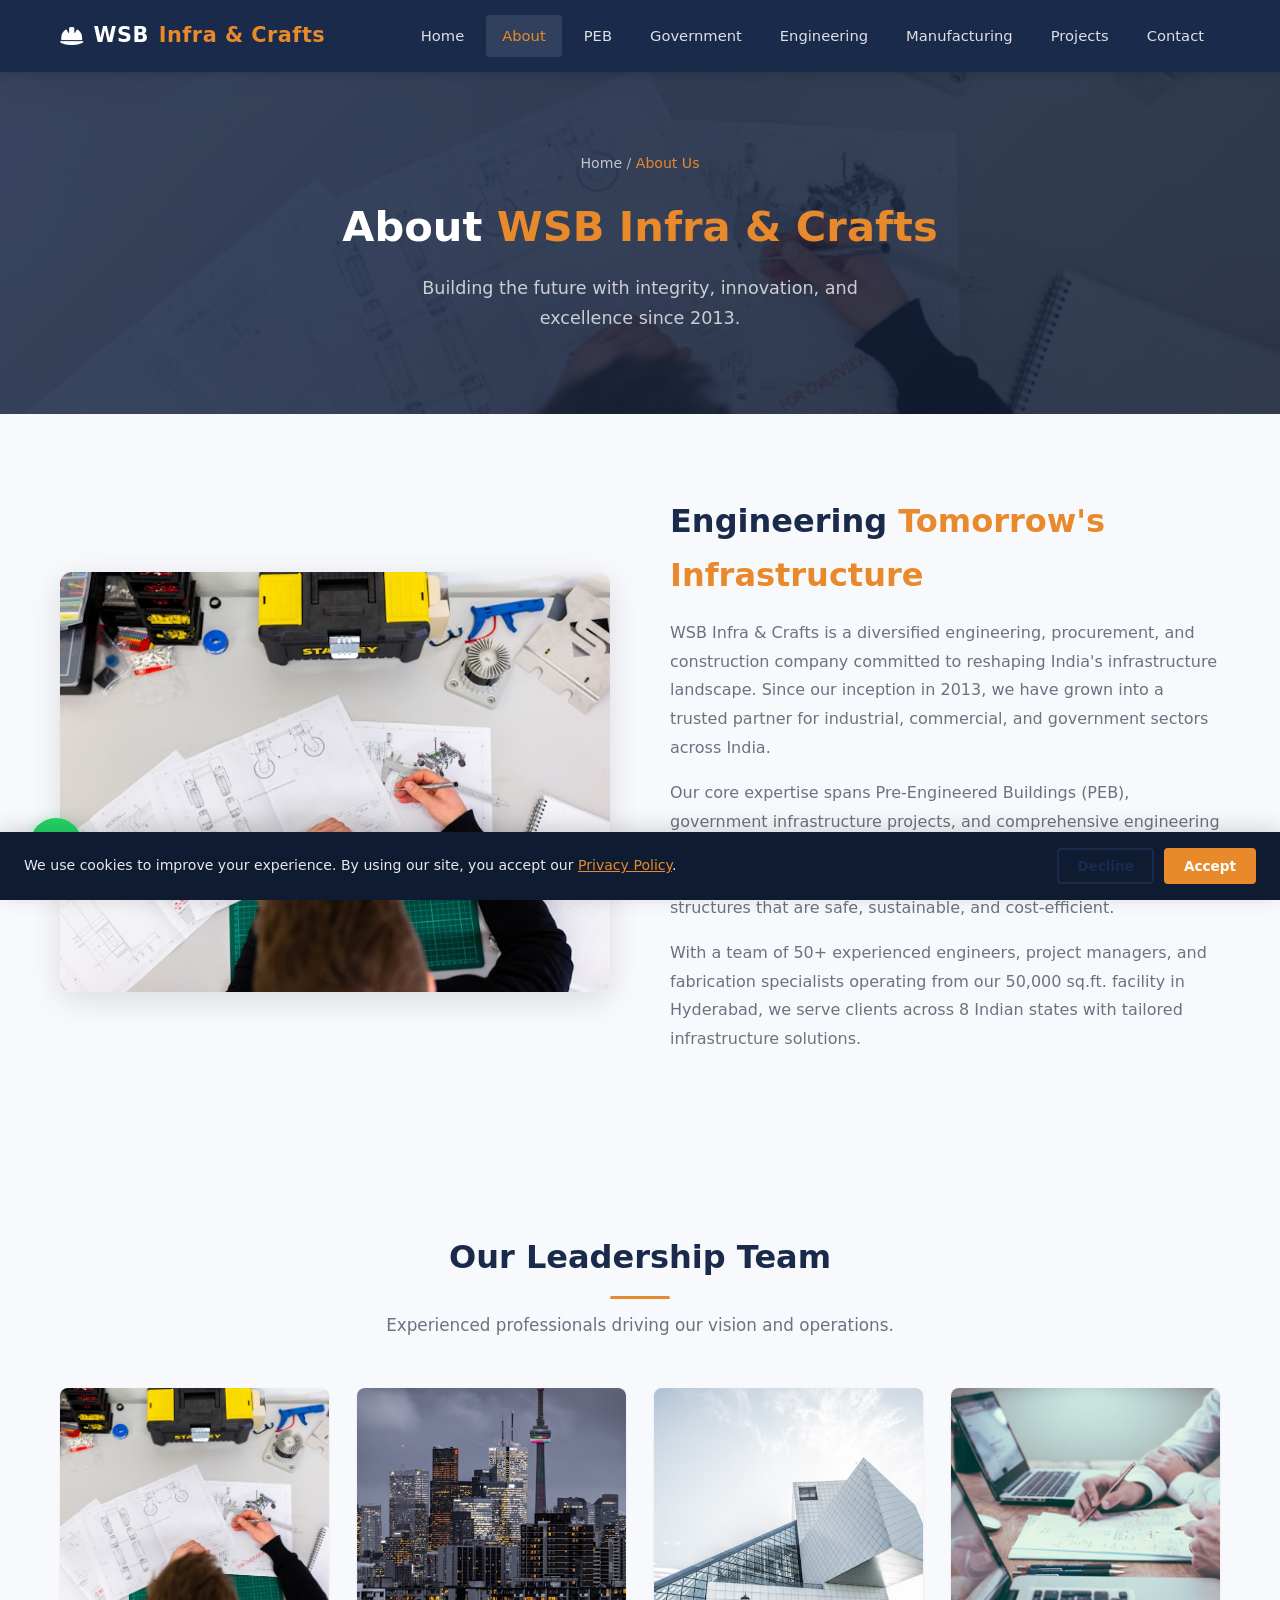
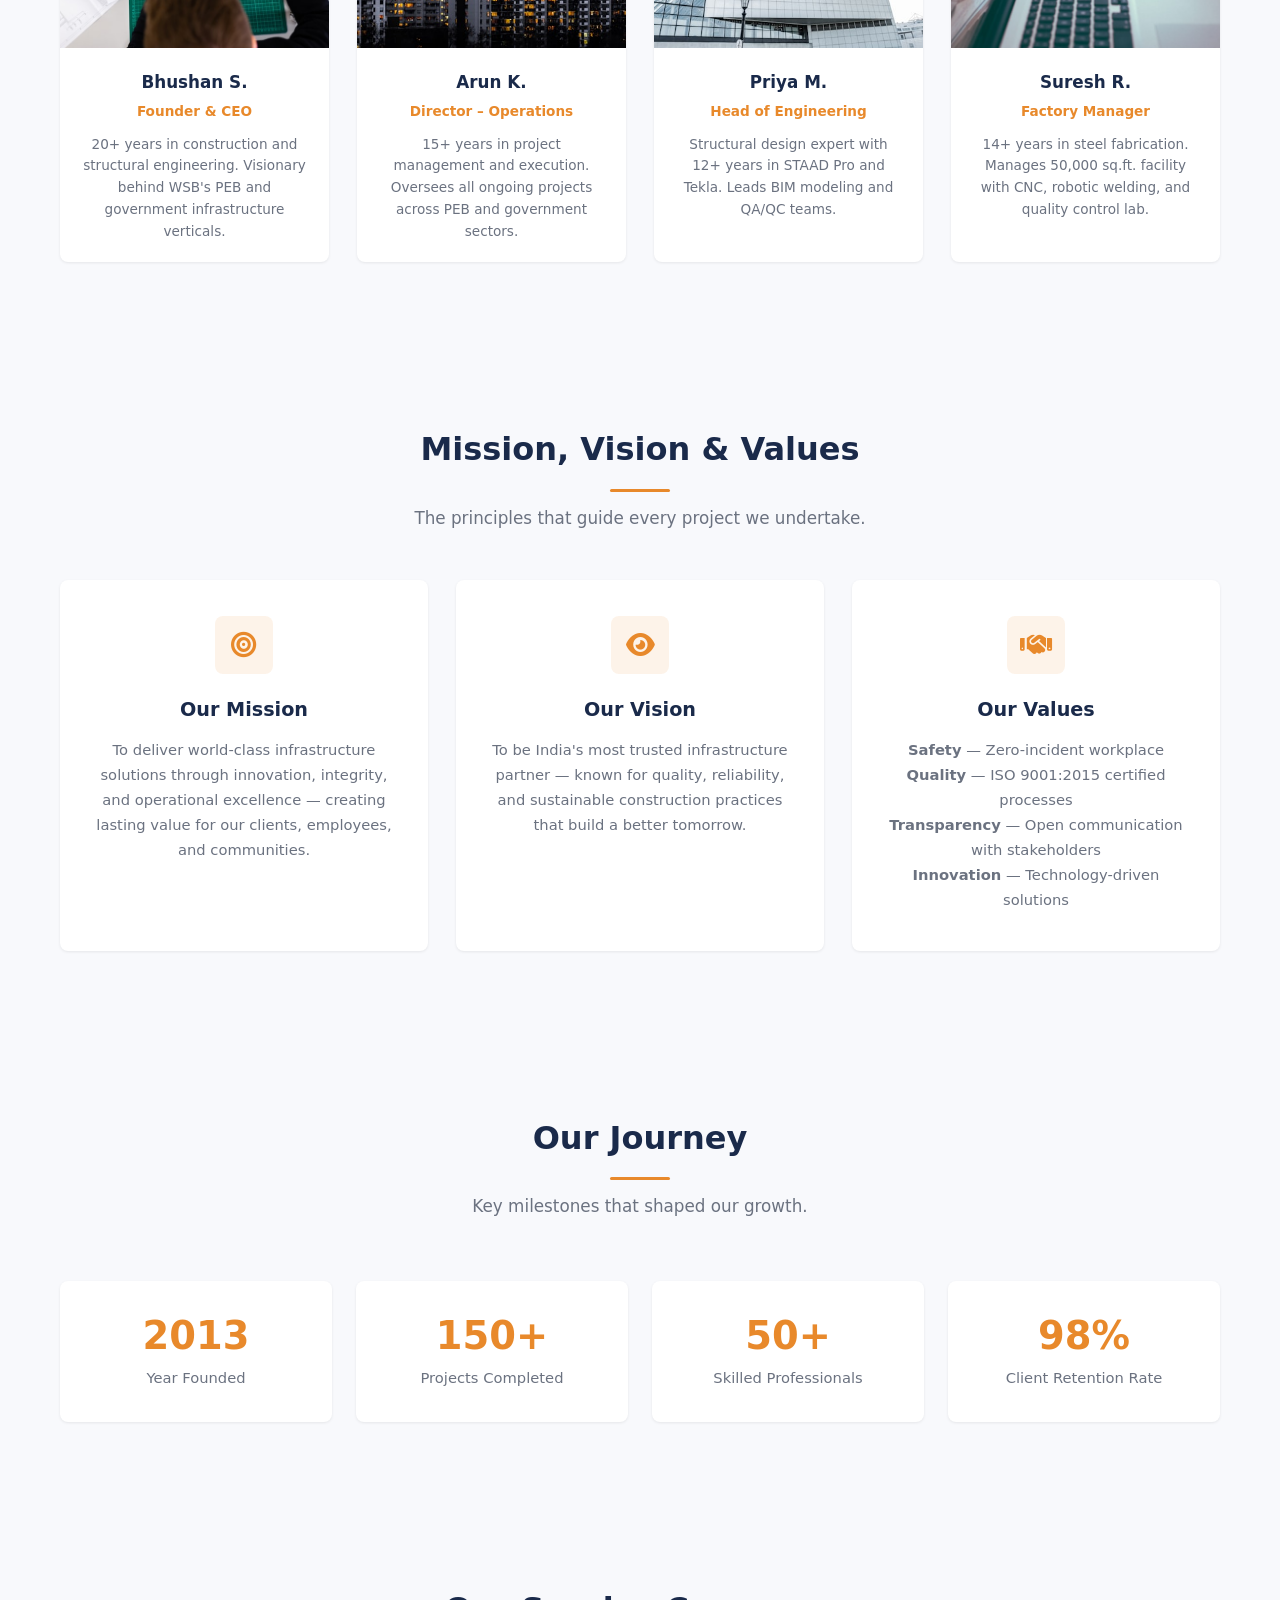
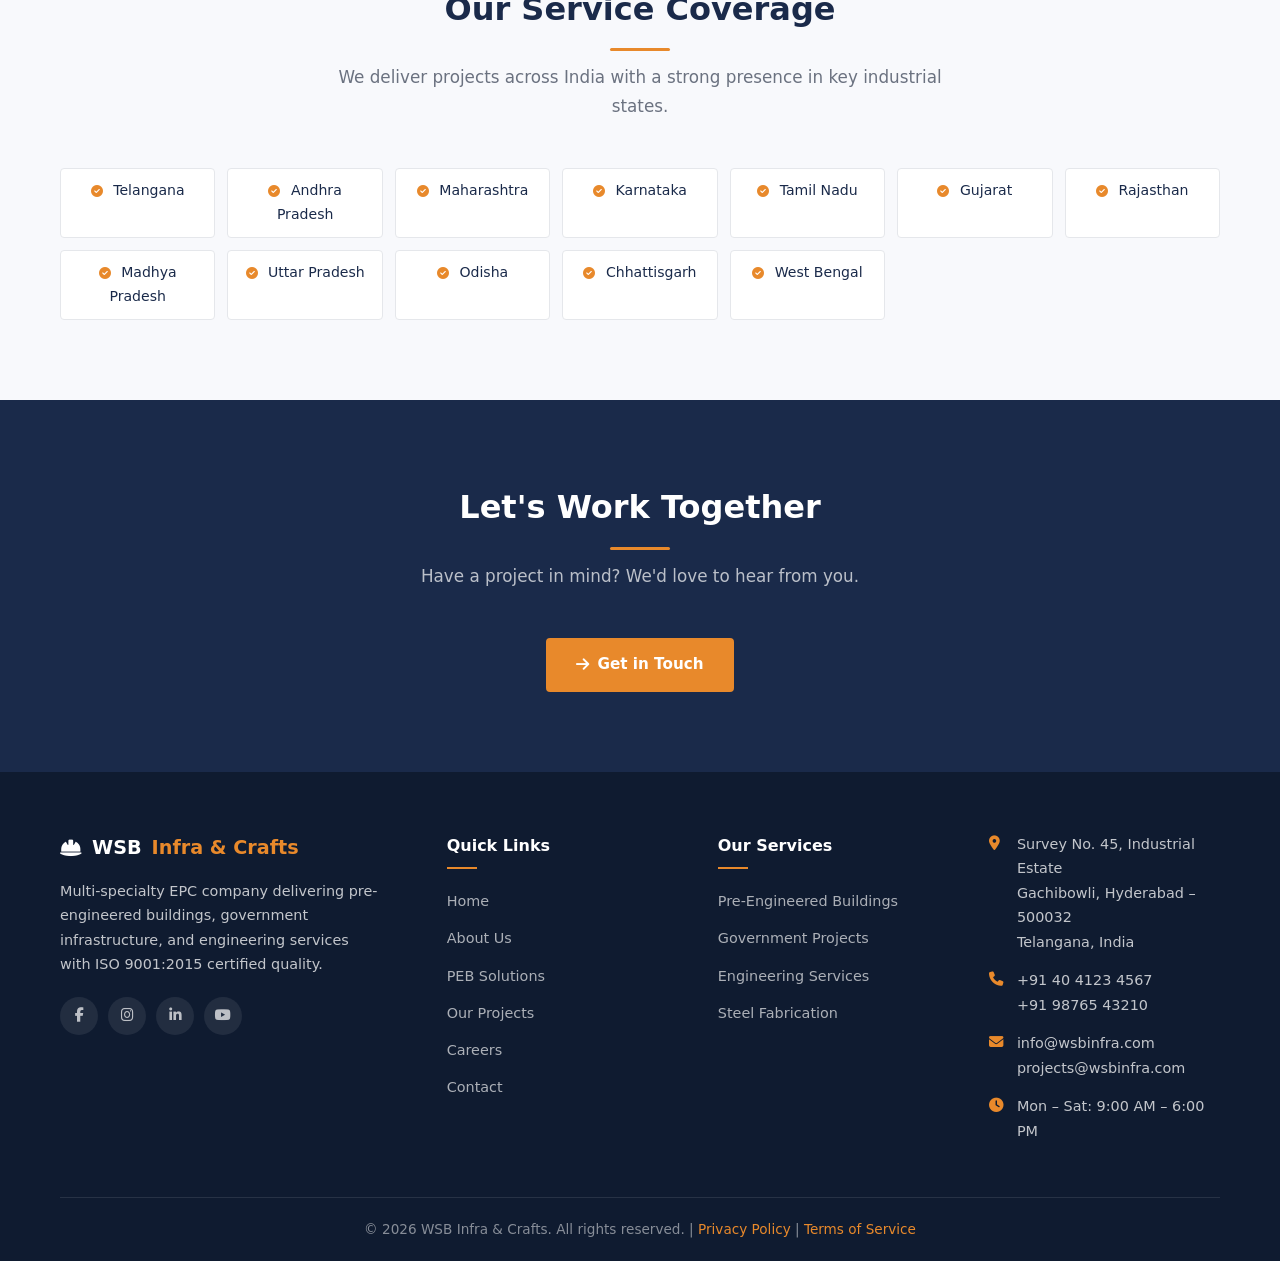
==== commit 25f2b6c8: "Remove dark mode, add WhatsApp button, client logos, blog section, careers page, brochure CTAs, cove" ====
--- a/about.html
+++ b/about.html
@@ -29,7 +29,6 @@
     <div class="container">
         <a href="index.html" class="logo"><i class="fas fa-hard-hat"></i> WSB <span>Infra &amp; Crafts</span></a>
         <div style="display:flex;align-items:center;gap:4px">
-            <button id="darkToggle" aria-label="Toggle dark mode"><i class="fas fa-moon"></i></button>
             <button class="hamburger" id="hamburger" aria-label="Menu"><span></span><span></span><span></span></button>
             <nav class="nav-links" id="navLinks">
                 <a href="index.html">Home</a>
@@ -124,6 +123,29 @@
     </div>
 </section>
 
+<section class="section section-gray">
+    <div class="container">
+        <div class="section-header anim-up">
+            <h2 class="section-title">Our Service Coverage</h2>
+            <p class="section-subtitle">We deliver projects across India with a strong presence in key industrial states.</p>
+        </div>
+        <div class="coverage-grid" data-stagger="0.06">
+            <div class="coverage-state anim-scale"><i class="fas fa-check-circle"></i> Telangana</div>
+            <div class="coverage-state anim-scale"><i class="fas fa-check-circle"></i> Andhra Pradesh</div>
+            <div class="coverage-state anim-scale"><i class="fas fa-check-circle"></i> Maharashtra</div>
+            <div class="coverage-state anim-scale"><i class="fas fa-check-circle"></i> Karnataka</div>
+            <div class="coverage-state anim-scale"><i class="fas fa-check-circle"></i> Tamil Nadu</div>
+            <div class="coverage-state anim-scale"><i class="fas fa-check-circle"></i> Gujarat</div>
+            <div class="coverage-state anim-scale"><i class="fas fa-check-circle"></i> Rajasthan</div>
+            <div class="coverage-state anim-scale"><i class="fas fa-check-circle"></i> Madhya Pradesh</div>
+            <div class="coverage-state anim-scale"><i class="fas fa-check-circle"></i> Uttar Pradesh</div>
+            <div class="coverage-state anim-scale"><i class="fas fa-check-circle"></i> Odisha</div>
+            <div class="coverage-state anim-scale"><i class="fas fa-check-circle"></i> Chhattisgarh</div>
+            <div class="coverage-state anim-scale"><i class="fas fa-check-circle"></i> West Bengal</div>
+        </div>
+    </div>
+</section>
+
 <section class="section section-dark text-center">
     <div class="container">
         <div class="section-header anim-up">
@@ -154,6 +176,7 @@
                     <li><a href="about.html">About Us</a></li>
                     <li><a href="services/peb.html">PEB Solutions</a></li>
                     <li><a href="projects.html">Our Projects</a></li>
+                    <li><a href="careers.html">Careers</a></li>
                     <li><a href="contact.html">Contact</a></li>
                 </ul>
             </div>
--- a/css/style.css
+++ b/css/style.css
@@ -1387,6 +1387,139 @@
   text-transform: uppercase;
 }
 
+/* ----- WhatsApp Floating Button ----- */
+.whatsapp-btn {
+  position: fixed;
+  bottom: 30px; left: 30px;
+  width: 52px; height: 52px;
+  border-radius: 50%;
+  background: #25d366;
+  color: #fff;
+  display: flex;
+  align-items: center;
+  justify-content: center;
+  font-size: 1.6rem;
+  box-shadow: 0 4px 16px rgba(37,211,102,0.4);
+  z-index: 999;
+  transition: all var(--transition);
+  animation: waPulse 2s ease-in-out infinite;
+  text-decoration: none;
+}
+.whatsapp-btn:hover {
+  transform: scale(1.1);
+  background: #20bd5a;
+  color: #fff;
+  box-shadow: 0 6px 24px rgba(37,211,102,0.5);
+}
+@keyframes waPulse {
+  0%, 100% { box-shadow: 0 4px 16px rgba(37,211,102,0.4); }
+  50% { box-shadow: 0 4px 24px rgba(37,211,102,0.7); }
+}
+
+/* ----- Client Logos ----- */
+.client-logos {
+  display: flex;
+  flex-wrap: wrap;
+  justify-content: center;
+  align-items: center;
+  gap: 32px 48px;
+}
+.client-logo-item {
+  height: 48px;
+  opacity: 0.5;
+  filter: grayscale(1);
+  transition: all var(--transition);
+}
+.client-logo-item:hover {
+  opacity: 1;
+  filter: grayscale(0);
+}
+.client-logo-item img {
+  height: 100%;
+  width: auto;
+}
+
+/* ----- Blog / News Cards ----- */
+.blog-grid {
+  display: grid;
+  grid-template-columns: repeat(auto-fill, minmax(300px, 1fr));
+  gap: 28px;
+}
+.blog-card {
+  background: var(--text-light);
+  border-radius: var(--radius-md);
+  overflow: hidden;
+  box-shadow: var(--shadow-sm);
+  transition: all var(--transition);
+}
+.blog-card:hover {
+  transform: translateY(-4px);
+  box-shadow: var(--shadow-md);
+}
+.blog-card-image {
+  height: 200px;
+  overflow: hidden;
+}
+.blog-card-image img {
+  width: 100%; height: 100%;
+  object-fit: cover;
+  transition: transform 0.5s ease;
+}
+.blog-card:hover .blog-card-image img {
+  transform: scale(1.06);
+}
+.blog-card-body {
+  padding: 20px;
+}
+.blog-card-date {
+  font-size: 0.82rem;
+  color: var(--accent);
+  font-weight: 600;
+  margin-bottom: 6px;
+}
+.blog-card-body h3 {
+  font-size: 1.05rem;
+  color: var(--primary);
+  margin-bottom: 8px;
+}
+.blog-card-body p {
+  font-size: 0.88rem;
+  color: var(--text-muted);
+  line-height: 1.6;
+  margin-bottom: 12px;
+}
+.blog-card-body .service-link {
+  font-size: 0.85rem;
+}
+
+/* ----- Service Coverage Map ----- */
+.coverage-grid {
+  display: grid;
+  grid-template-columns: repeat(auto-fill, minmax(140px, 1fr));
+  gap: 12px;
+}
+.coverage-state {
+  background: var(--text-light);
+  border: 1px solid var(--border-light);
+  border-radius: var(--radius-sm);
+  padding: 10px 14px;
+  text-align: center;
+  font-size: 0.88rem;
+  font-weight: 500;
+  color: var(--primary);
+  transition: all var(--transition);
+}
+.coverage-state:hover {
+  border-color: var(--accent);
+  color: var(--accent);
+  transform: translateY(-2px);
+}
+.coverage-state i {
+  color: var(--accent);
+  margin-right: 6px;
+  font-size: 0.75rem;
+}
+
 /* ----- Back to Top ----- */
 #backToTop {
   position: fixed;
@@ -1763,57 +1896,6 @@
 ::-webkit-scrollbar-thumb:hover { background: var(--text-muted); }
 
 /* ===============================================================
-   DARK MODE
-   =============================================================== */
-[data-theme="dark"] {
-  --primary: #0d1b2a;
-  --primary-light: #1b2838;
-  --primary-dark: #070f1a;
-  --bg-light: #111827;
-  --bg-dark: #070f1a;
-  --text-dark: #e5e7eb;
-  --text-muted: #9ca3af;
-  --text-light: #f9fafb;
-  --border-light: #1f2937;
-  --shadow-sm: 0 1px 3px rgba(0,0,0,0.3);
-  --shadow-md: 0 4px 16px rgba(0,0,0,0.4);
-  --shadow-lg: 0 8px 32px rgba(0,0,0,0.5);
-}
-[data-theme="dark"] .service-card,
-[data-theme="dark"] .benefit-item,
-[data-theme="dark"] .stat-card,
-[data-theme="dark"] .eng-card,
-[data-theme="dark"] .project-card,
-[data-theme="dark"] .portfolio-item,
-[data-theme="dark"] .contact-form,
-[data-theme="dark"] .faq-item,
-[data-theme="dark"] .testimonial-card,
-[data-theme="dark"] .team-card,
-[data-theme="dark"] .job-card,
-[data-theme="dark"] .cert-item,
-[data-theme="dark"] .cert-badge {
-  background: #1a2332;
-}
-[data-theme="dark"] .section-gray {
-  background: #0f1724;
-}
-[data-theme="dark"] .filter-btn {
-  background: #1a2332;
-  color: var(--text-dark);
-  border-color: #2d3a4f;
-}
-[data-theme="dark"] .form-group input,
-[data-theme="dark"] .form-group textarea,
-[data-theme="dark"] .form-group select {
-  background: #1a2332;
-  border-color: #2d3a4f;
-  color: var(--text-dark);
-}
-[data-theme="dark"] #preloader {
-  background: #111827;
-}
-
-/* ===============================================================
    ACCESSIBILITY & PRINT
    =============================================================== */
 /* Focus visible */
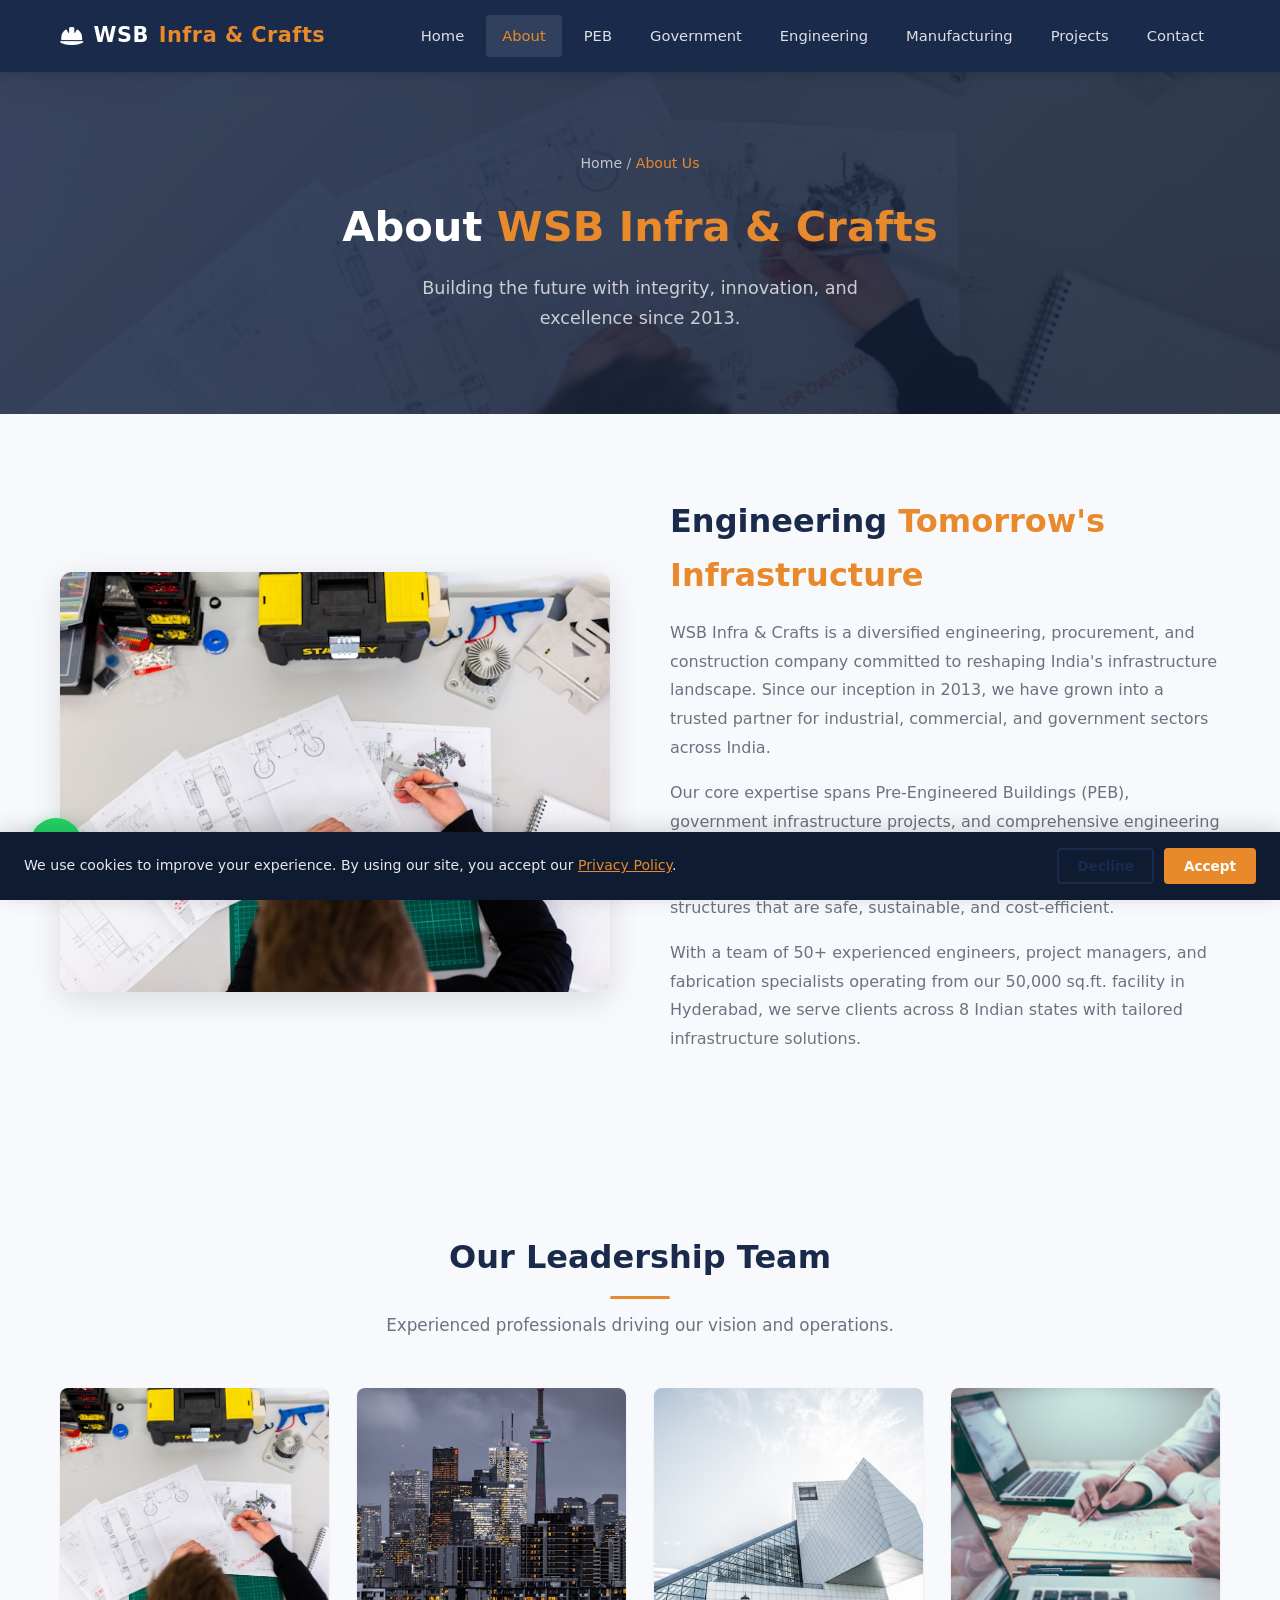
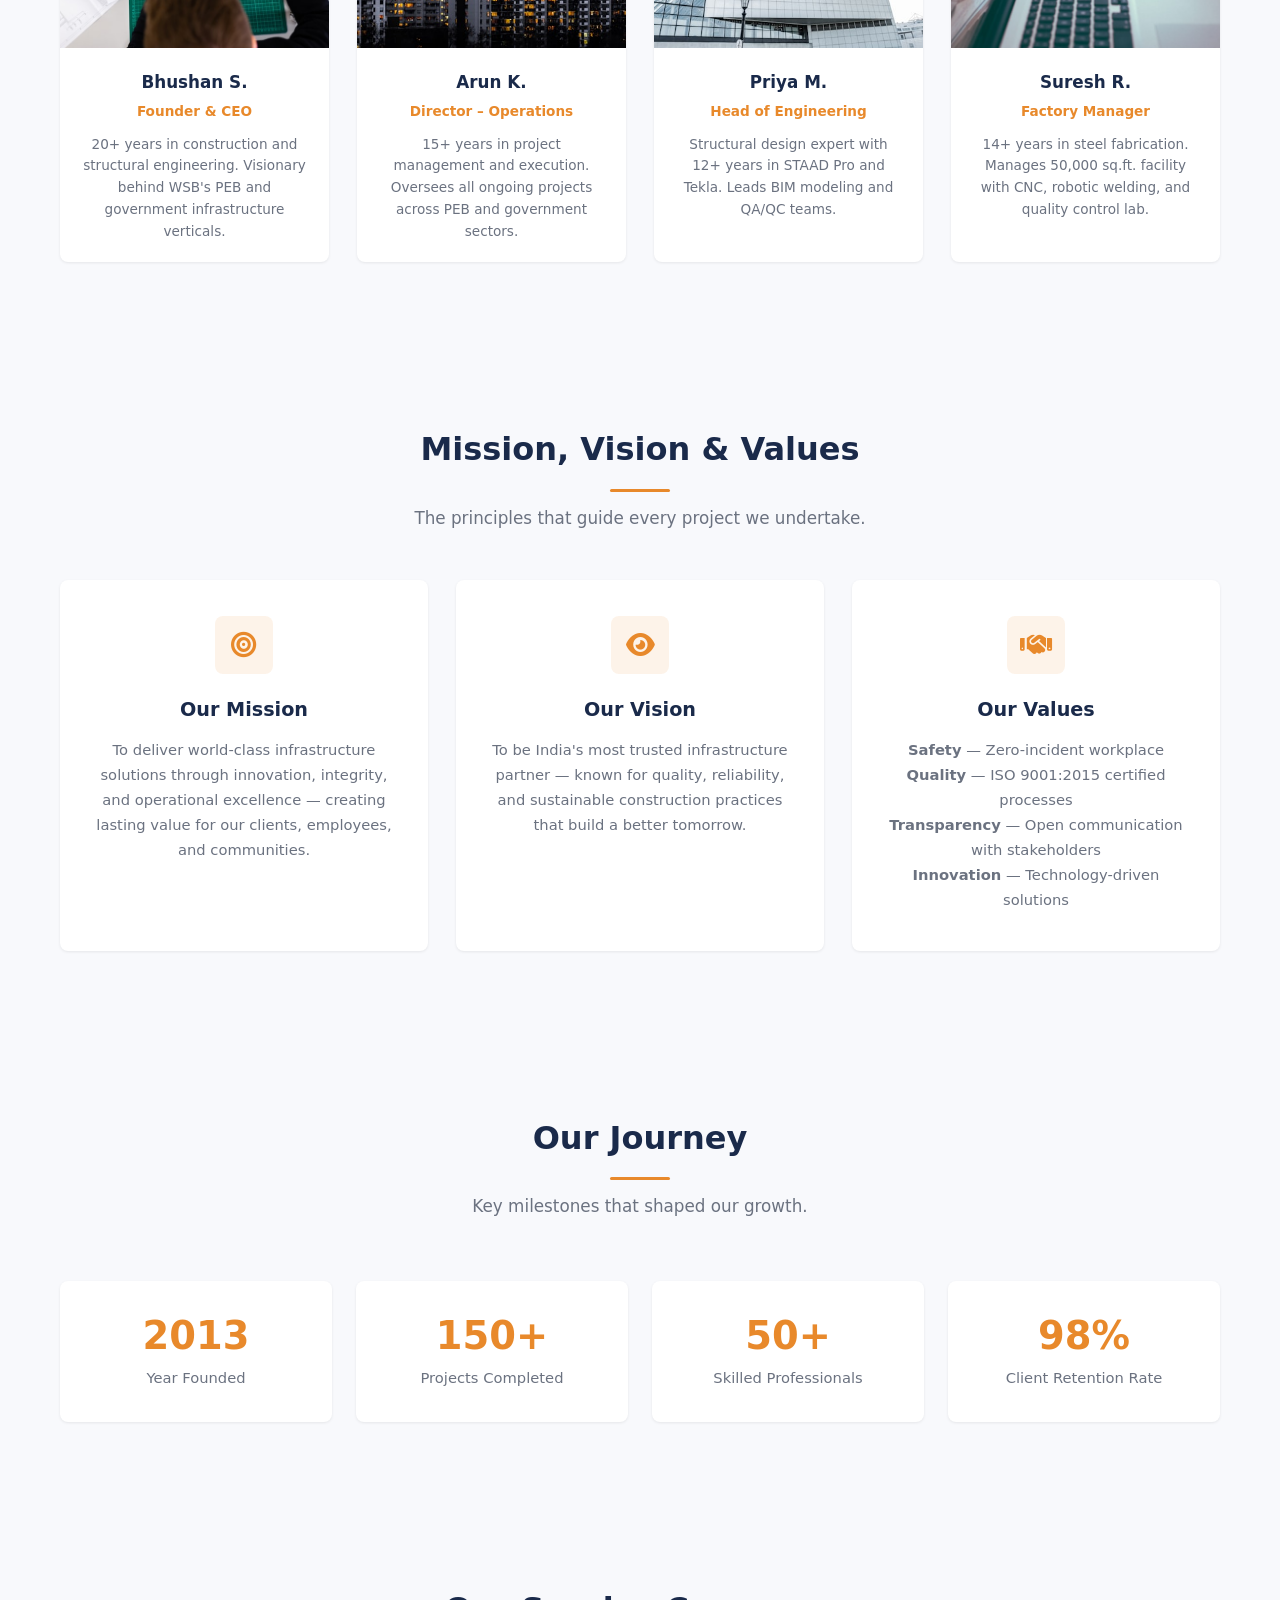
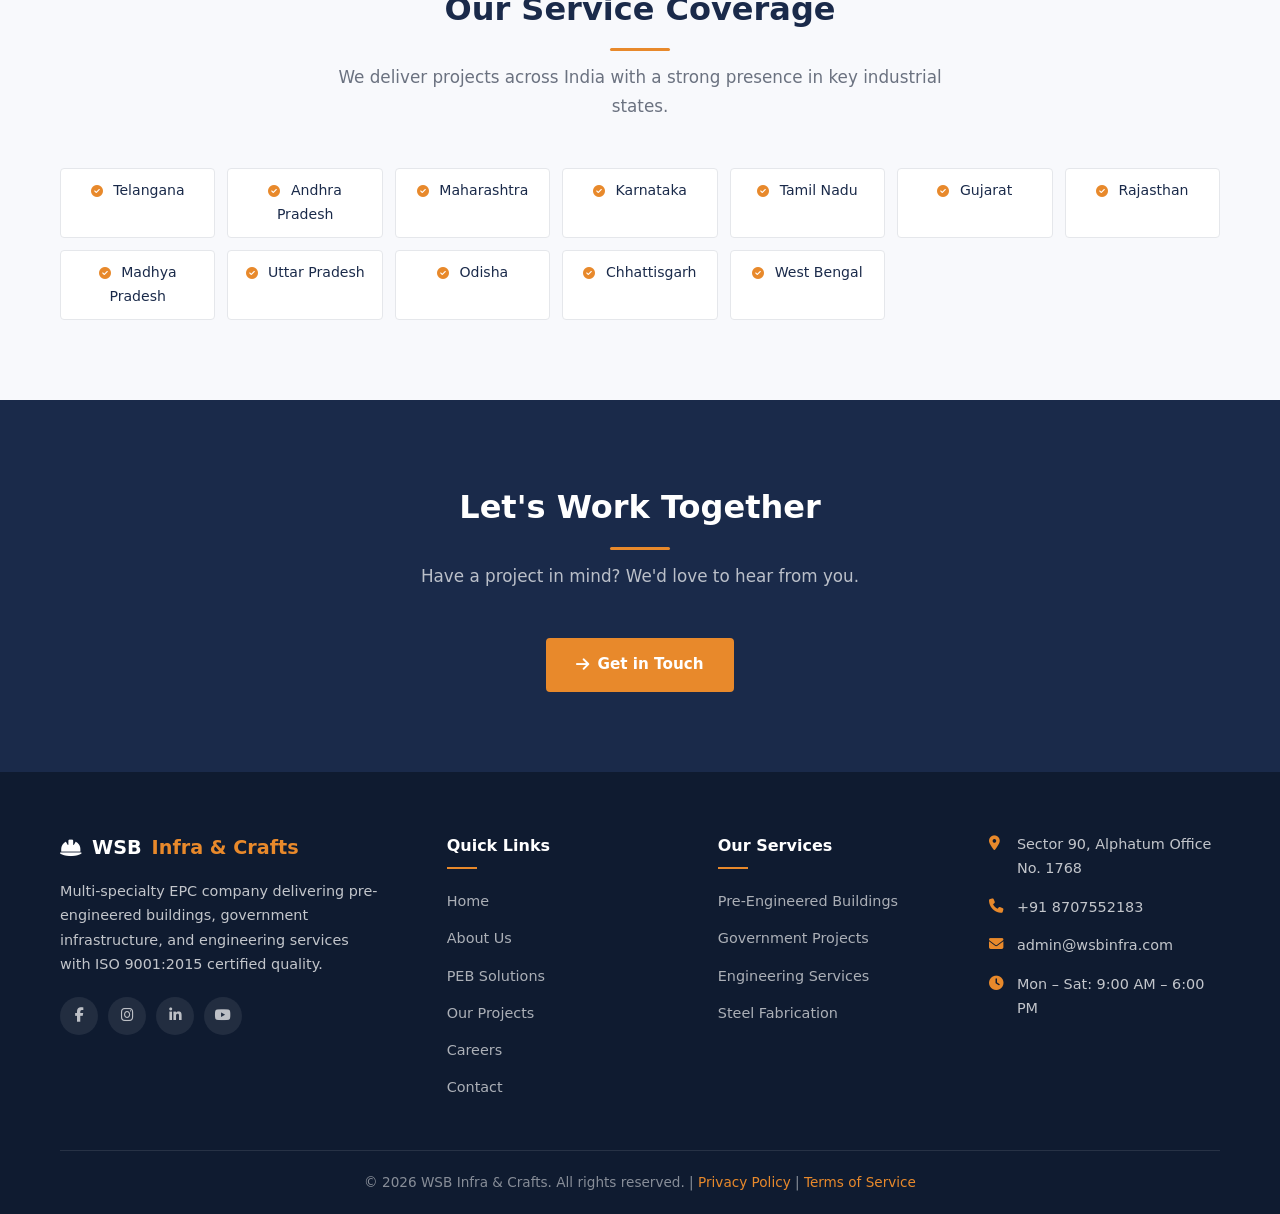
==== commit 86b5afdd: "Update address to Sector 90 Alphatum No.1768, phone +91 8707552183, email admin@wsbinfra.com" ====
--- a/about.html
+++ b/about.html
@@ -190,9 +190,9 @@
                 </ul>
             </div>
             <ul class="footer-contact">
-                <li><i class="fas fa-map-marker-alt"></i><span>Survey No. 45, Industrial Estate<br>Gachibowli, Hyderabad – 500032<br>Telangana, India</span></li>
-                <li><i class="fas fa-phone"></i><span>+91 40 4123 4567<br>+91 98765 43210</span></li>
-                <li><i class="fas fa-envelope"></i><span>info@wsbinfra.com<br>projects@wsbinfra.com</span></li>
+                <li><i class="fas fa-map-marker-alt"></i><span>Sector 90, Alphatum Office No. 1768</span></li>
+                <li><i class="fas fa-phone"></i><span>+91 8707552183</span></li>
+                <li><i class="fas fa-envelope"></i><span>admin@wsbinfra.com</span></li>
                 <li><i class="fas fa-clock"></i><span>Mon – Sat: 9:00 AM – 6:00 PM</span></li>
             </ul>
         </div>
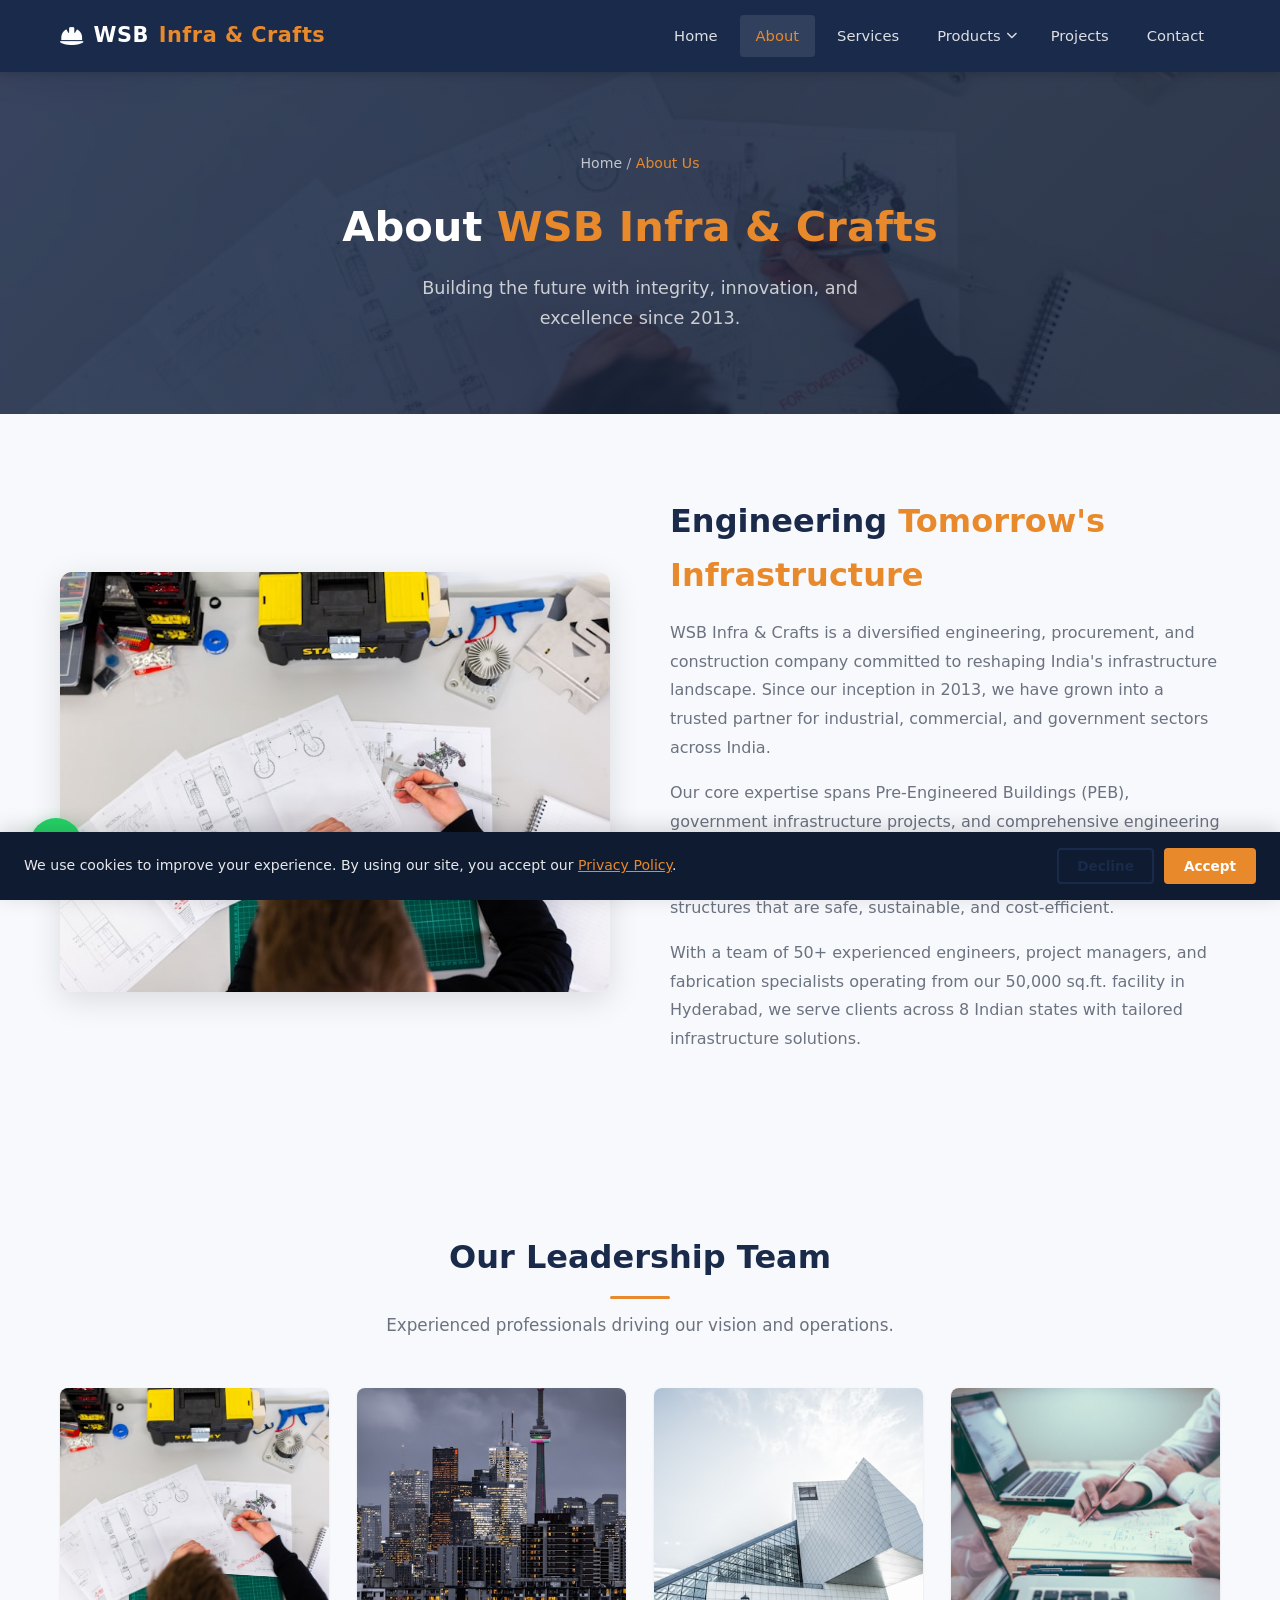
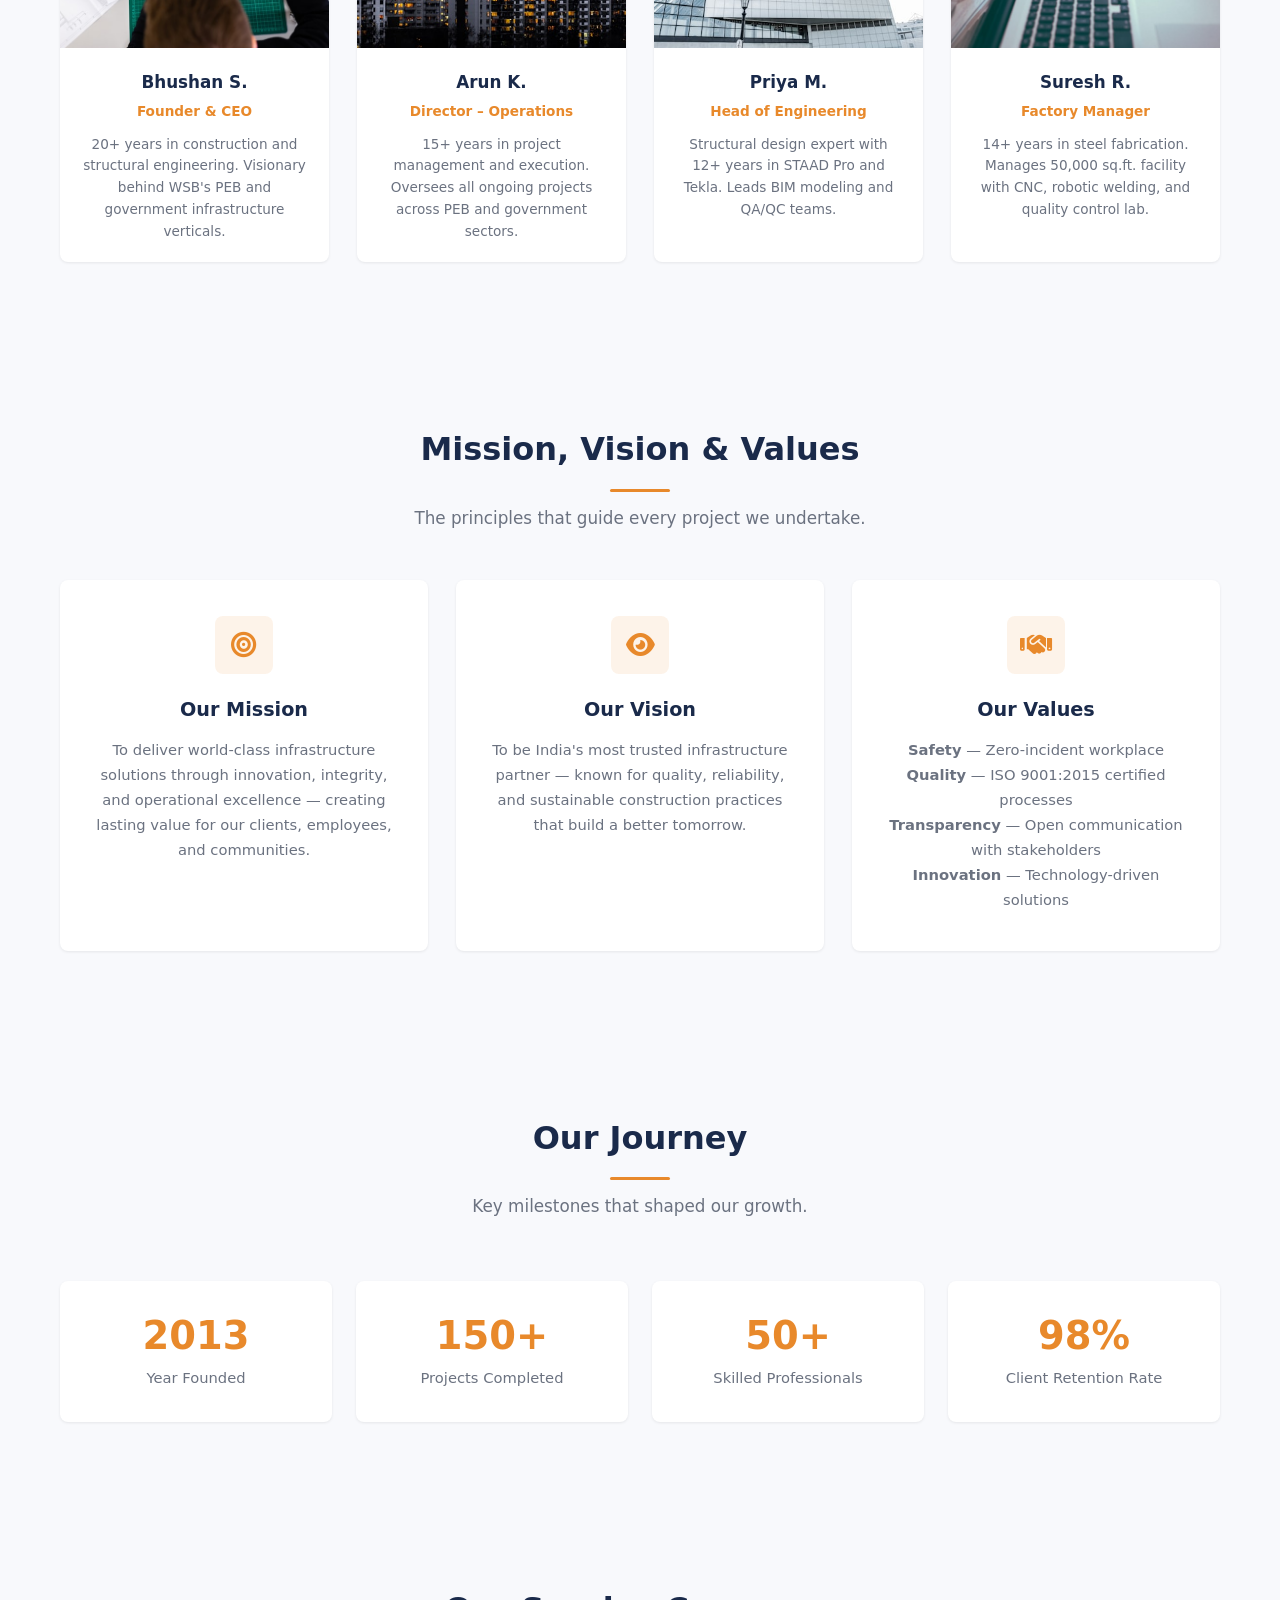
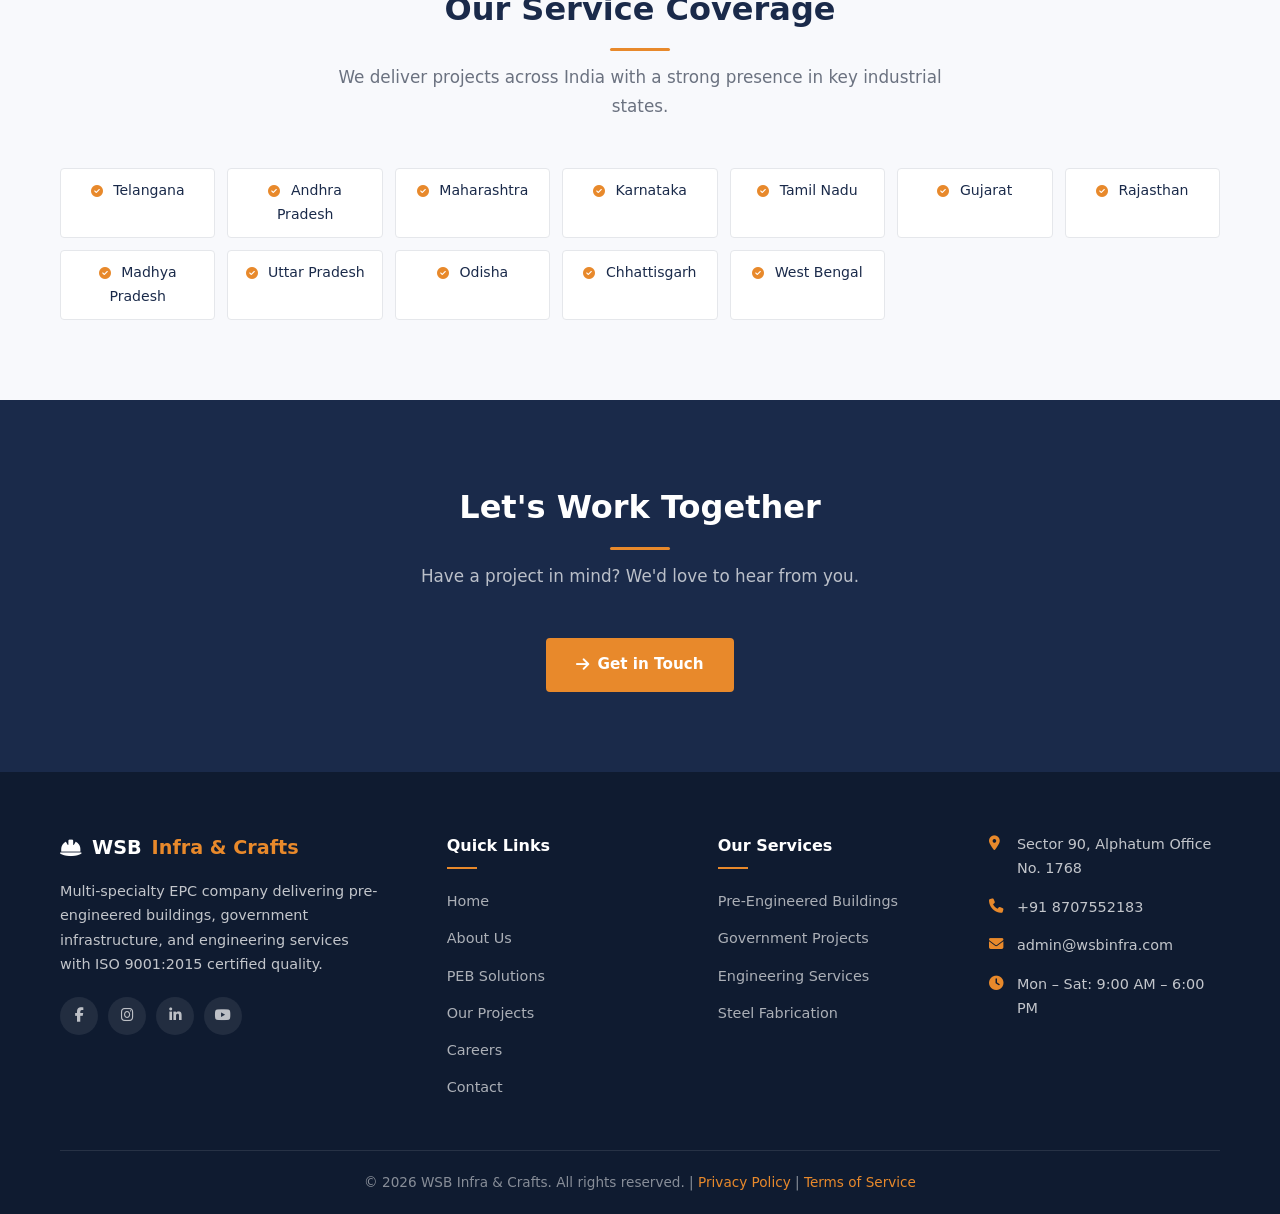
==== commit f7344d32: "Update website" ====
--- a/about.html
+++ b/about.html
@@ -33,10 +33,16 @@
             <nav class="nav-links" id="navLinks">
                 <a href="index.html">Home</a>
                 <a href="about.html" class="active">About</a>
-                <a href="services/peb.html">PEB</a>
-                <a href="services/government.html">Government</a>
-                <a href="services/engineering.html">Engineering</a>
-                <a href="services/manufacturing.html">Manufacturing</a>
+                <a href="services/peb.html">Services</a>
+                <div class="dropdown">
+                    <a href="products/index.html" class="dropdown__toggle">Products <i class="fas fa-chevron-down"></i></a>
+                    <div class="dropdown__menu">
+                        <a href="products/peb.html">PEB Buildings</a>
+                        <a href="products/wpc.html">WPC Boards</a>
+                        <a href="products/fly-ash-bricks.html">Fly Ash Bricks</a>
+                        <a href="products/steel-structure.html">Steel Structures</a>
+                    </div>
+                </div>
                 <a href="projects.html">Projects</a>
                 <a href="contact.html">Contact</a>
             </nav>
--- a/css/style.css
+++ b/css/style.css
@@ -229,6 +229,93 @@
   color: var(--accent);
 }
 
+/* ----- Dropdown Menu ----- */
+.dropdown {
+  position: relative;
+}
+.dropdown__toggle {
+  display: flex !important;
+  align-items: center;
+  gap: 5px;
+  padding-right: 12px !important;
+}
+.dropdown__toggle i {
+  font-size: 0.7rem;
+  transition: transform var(--transition);
+}
+.dropdown:hover .dropdown__toggle i,
+.dropdown--open .dropdown__toggle i {
+  transform: rotate(180deg);
+}
+.dropdown__menu {
+  position: absolute;
+  top: 100%;
+  left: 0;
+  min-width: 220px;
+  background: var(--primary-light);
+  border-radius: 0 0 var(--radius-sm) var(--radius-sm);
+  box-shadow: var(--shadow-lg);
+  opacity: 0;
+  visibility: hidden;
+  transform: translateY(8px);
+  transition: all var(--transition);
+  z-index: 1001;
+  padding: 6px 0;
+}
+.dropdown:hover .dropdown__menu,
+.dropdown--open .dropdown__menu {
+  opacity: 1;
+  visibility: visible;
+  transform: translateY(0);
+}
+.dropdown__menu a {
+  display: block !important;
+  padding: 10px 20px !important;
+  font-size: 0.88rem !important;
+  color: rgba(255,255,255,0.85) !important;
+  border-radius: 0 !important;
+  white-space: nowrap;
+  border-left: 3px solid transparent;
+  width: 100% !important;
+}
+.dropdown__menu a:hover {
+  background: rgba(255,255,255,0.08);
+  color: var(--accent) !important;
+  border-left-color: var(--accent);
+}
+@media (max-width: 992px) {
+  .dropdown {
+    width: 100%;
+  }
+  .dropdown__toggle {
+    justify-content: space-between !important;
+    width: 100%;
+    padding: 12px 16px !important;
+    font-size: 1rem !important;
+  }
+  .dropdown__menu {
+    position: static;
+    background: rgba(0,0,0,0.15);
+    box-shadow: none;
+    opacity: 1;
+    visibility: visible;
+    transform: none;
+    max-height: 0;
+    overflow: hidden;
+    padding: 0;
+    transition: max-height 0.35s ease, padding 0.35s ease;
+    width: 100%;
+  }
+  .dropdown--open .dropdown__menu {
+    max-height: 400px;
+    padding: 6px 0;
+  }
+  .dropdown__menu a {
+    padding-left: 36px !important;
+    font-size: 0.92rem !important;
+  }
+}
+
 /* ----- Hamburger ----- */
 .hamburger {
   display: none;
